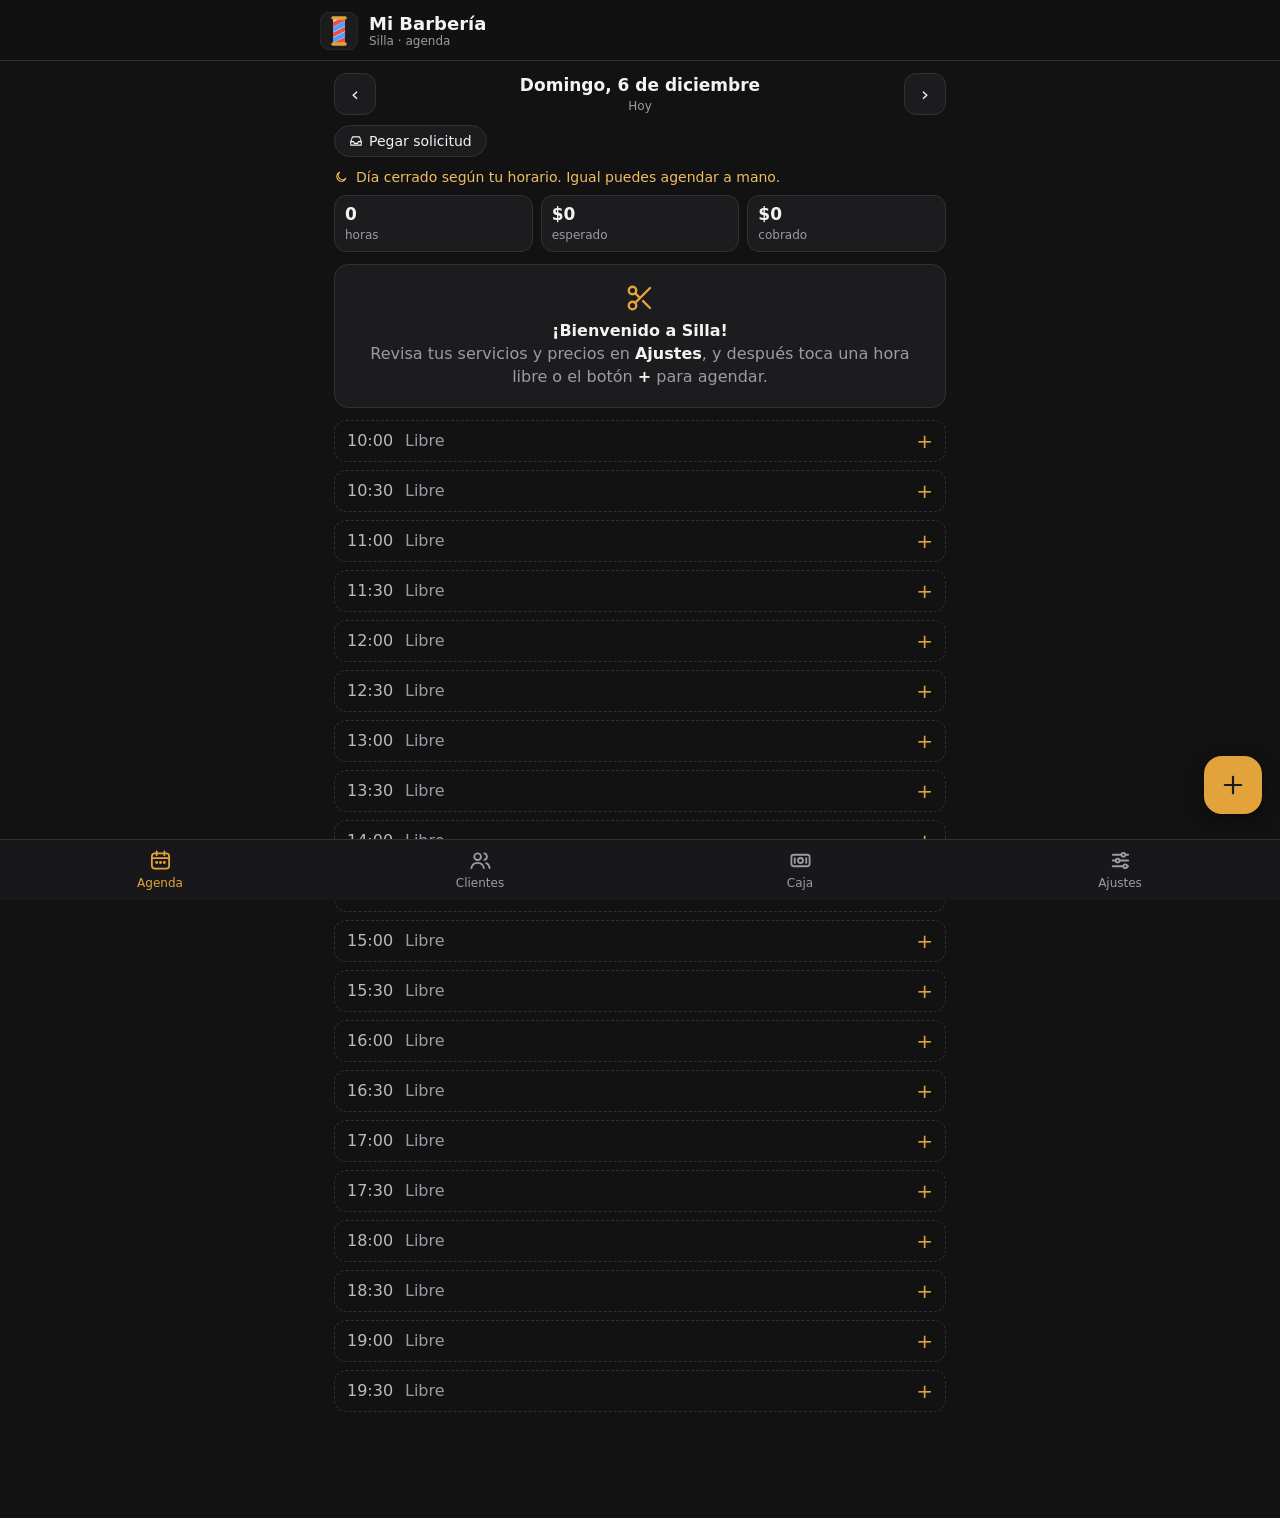
==== index.html @ 9fae8ce8 "Add files via upload" ====
<!DOCTYPE html>
<html lang="es">
<head>
<meta charset="utf-8">
<meta name="viewport" content="width=device-width, initial-scale=1, viewport-fit=cover">
<meta name="theme-color" content="#121212">
<link rel="manifest" href="manifest.webmanifest">
<link rel="icon" href="icon-192.png">
<link rel="apple-touch-icon" href="apple-touch-icon.png">
<meta name="apple-mobile-web-app-capable" content="yes">
<meta name="mobile-web-app-capable" content="yes">
<meta name="apple-mobile-web-app-title" content="Silla">
<title>Silla</title>
<style>
:root{--bg:#121212;--card:#1c1c1f;--card2:#25252a;--line:#303036;--txt:#f3f3f3;--mut:#9b9ba4;--acc:#e3a33b;--acc2:#f0bd62;--ok:#3fb871;--bad:#e5534b;--blue:#4a9eff;--wa:#25d366}
*{box-sizing:border-box;margin:0;padding:0}
html,body{background:var(--bg);color:var(--txt);font-family:-apple-system,BlinkMacSystemFont,"Segoe UI",Roboto,system-ui,sans-serif;font-size:16px;-webkit-tap-highlight-color:transparent}
body{padding-bottom:calc(78px + env(safe-area-inset-bottom))}
button,input,select,textarea{font:inherit;color:inherit}
header{position:sticky;top:0;z-index:5;background:rgba(18,18,18,.96);backdrop-filter:blur(8px);padding:calc(12px + env(safe-area-inset-top)) 16px 10px;border-bottom:1px solid var(--line)}
.brand{display:flex;align-items:center;gap:11px;max-width:640px;margin:0 auto}
.logo{flex:none;display:flex}
[data-ic]{display:inline-flex}
svg.i{width:1em;height:1em;flex:none}
.brand h1{font-size:18px;font-weight:700;line-height:1.15}
.brand small{display:block;color:var(--mut);font-size:12px;font-weight:400}
main{padding:12px 14px 20px;max-width:640px;margin:0 auto}
nav.tabs{position:fixed;bottom:0;left:0;right:0;display:flex;background:#18181b;border-top:1px solid var(--line);padding-bottom:env(safe-area-inset-bottom);z-index:6}
nav.tabs button{flex:1;background:none;border:0;color:var(--mut);padding:9px 0 10px;font-size:12px;display:flex;flex-direction:column;align-items:center;gap:2px;cursor:pointer}
nav.tabs button .t{font-size:23px;line-height:1;margin-bottom:2px}
nav.tabs button.on{color:var(--acc)}
.daynav{display:flex;align-items:center;gap:8px;margin-bottom:10px}
.daynav .arrow{width:42px;height:42px;border-radius:12px;border:1px solid var(--line);background:var(--card);font-size:20px;cursor:pointer}
.daynav .mid{flex:1;text-align:center;position:relative}
.daynav .mid strong{display:block;font-size:17px}
.daynav .mid strong::first-letter{text-transform:uppercase}
.daynav .mid span{font-size:12px;color:var(--mut)}
.daynav .pick{position:absolute;inset:0;opacity:0;width:100%;cursor:pointer}
.chips{display:flex;gap:8px;overflow-x:auto;padding-bottom:6px;margin-bottom:6px;scrollbar-width:none}
.chip{flex:none;padding:7px 14px;border-radius:99px;border:1px solid var(--line);background:var(--card);font-size:14px;cursor:pointer;white-space:nowrap}
.chip.on{background:var(--acc);border-color:var(--acc);color:#1a1a1a;font-weight:600}
.resumen{display:flex;gap:8px;margin-bottom:12px}
.resumen div{flex:1;background:var(--card);border:1px solid var(--line);border-radius:12px;padding:8px 10px}
.resumen b{display:block;font-size:17px}
.resumen span{font-size:12px;color:var(--mut)}
.libre{display:flex;align-items:center;gap:12px;width:100%;text-align:left;background:none;border:1px dashed var(--line);border-radius:12px;padding:10px 12px;margin-bottom:8px;color:var(--mut);cursor:pointer}
.libre .h{font-variant-numeric:tabular-nums;width:46px;color:var(--txt);opacity:.75}
.libre .plus{margin-left:auto;color:var(--acc);font-size:20px;line-height:1}
.cita{background:var(--card);border:1px solid var(--line);border-left:4px solid var(--acc);border-radius:12px;padding:11px 12px;margin-bottom:8px}
.cita.c{border-left-color:var(--blue)}.cita.a{border-left-color:var(--ok);opacity:.8}.cita.n{border-left-color:var(--bad);opacity:.6}
.cita .top{display:flex;gap:12px;align-items:flex-start;cursor:pointer}
.cita .h{font-weight:700;font-variant-numeric:tabular-nums;width:46px;flex:none}
.cita .info{flex:1;min-width:0}
.cita .info b{display:block;font-size:16px}
.cita .info small{color:var(--mut);font-size:13px}
.cita .nota{font-size:13px;color:var(--acc2);margin-top:3px}
.pill{font-size:11px;padding:3px 8px;border-radius:99px;background:var(--card2);white-space:nowrap;flex:none}
.pill.p{color:var(--acc2)}.pill.c{color:var(--blue)}.pill.a{color:var(--ok)}.pill.n{color:var(--bad)}
.acts{display:flex;gap:6px;margin-top:10px;flex-wrap:wrap}
.acts a,.acts button{display:inline-flex;align-items:center;justify-content:center;gap:5px;flex:1;min-width:70px;text-align:center;text-decoration:none;font-size:13px;padding:8px 6px;border-radius:9px;border:1px solid var(--line);background:var(--card2);cursor:pointer;color:var(--txt)}
.acts .wa{background:rgba(37,211,102,.14);border-color:rgba(37,211,102,.4);color:#7be3a4}
.vacio{background:var(--card);border:1px solid var(--line);border-radius:14px;padding:18px;text-align:center;color:var(--mut);line-height:1.45;margin-bottom:12px}
.vacio b{color:var(--txt)}
.fab{display:flex;align-items:center;justify-content:center;position:fixed;right:18px;bottom:calc(86px + env(safe-area-inset-bottom));width:58px;height:58px;border-radius:18px;border:0;background:var(--acc);color:#1a1a1a;font-size:30px;box-shadow:0 6px 20px rgba(0,0,0,.45);cursor:pointer;z-index:4}
h2{font-size:15px;color:var(--mut);font-weight:600;margin:18px 0 8px;text-transform:uppercase;letter-spacing:.04em}
h2:first-child{margin-top:4px}
.card{background:var(--card);border:1px solid var(--line);border-radius:14px;padding:12px;margin-bottom:10px}
label{display:block;font-size:13px;color:var(--mut);margin-bottom:10px}
input,select,textarea{display:block;width:100%;margin-top:4px;background:var(--card2);border:1px solid var(--line);border-radius:10px;padding:10px 11px;font-size:16px;color:var(--txt)}
input:focus,select:focus,textarea:focus{outline:2px solid var(--acc);outline-offset:-1px}
textarea{min-height:92px;resize:vertical}
.grid2{display:grid;grid-template-columns:1fr 1fr;gap:10px}
.row{display:flex;gap:8px;margin-top:6px}
.btn{flex:1;padding:12px;border-radius:11px;border:1px solid var(--line);background:var(--card2);cursor:pointer;font-weight:600;font-size:15px}
.btn.pri{background:var(--acc);border-color:var(--acc);color:#1a1a1a}
.btn.danger{color:var(--bad)}
.btn.sm{flex:none;padding:8px 12px;font-size:14px}
.srow{display:grid;grid-template-columns:1fr 92px 78px 38px;gap:6px;align-items:center;margin-bottom:8px}
.srow input,.srow select{margin:0;padding:9px 8px;font-size:15px}
.brow{display:grid;grid-template-columns:1fr 38px;gap:6px;margin-bottom:8px}
.brow input{margin:0}
.x{width:38px;height:40px;border-radius:10px;border:1px solid var(--line);background:var(--card2);color:var(--bad);cursor:pointer;font-size:18px}
.hint{font-size:12px;color:var(--mut);line-height:1.4;margin-top:-4px;margin-bottom:10px}
.cli{display:flex;gap:10px;align-items:center}
.cli .info{flex:1;min-width:0}
.cli .info b{display:block}
.cli .info small{color:var(--mut);font-size:13px}
.sellos{display:flex;gap:4px;margin-top:7px;flex-wrap:wrap;align-items:center}
.sellos i{width:13px;height:13px;border-radius:50%;border:1.5px solid var(--acc);display:inline-block}
.sellos i.f{background:var(--acc)}
.premio{font-size:12px;color:var(--acc2);margin-left:6px;display:inline-flex;align-items:center;gap:4px}
.btn{display:inline-flex;align-items:center;justify-content:center;gap:7px}
.linkta{font-size:12px;min-height:64px;color:var(--mut);margin-bottom:10px;resize:none}
.share{display:grid;grid-template-columns:repeat(3,1fr);gap:8px;margin-bottom:12px}
.sbtn{display:flex;flex-direction:column;align-items:center;gap:5px;padding:11px 4px;border-radius:12px;border:1px solid var(--line);background:var(--card2);color:var(--txt);text-decoration:none;font-size:12px;cursor:pointer}
.sbtn svg{font-size:22px}
.sbtn.wa{color:#7be3a4}.sbtn.tg{color:#6cc4ff}.sbtn.fb{color:#7ea7ff}.sbtn.ig{color:#f08ab8}
.qrwrap{text-align:center}
#qr{display:inline-block;background:#fff;padding:12px;border-radius:12px;min-height:40px}
#qr img,#qr canvas{display:block;width:230px;height:230px}
.linkbox{background:var(--card2);border:1px dashed var(--line);border-radius:10px;padding:10px;font-size:12px;color:var(--mut);word-break:break-all;max-height:64px;overflow:hidden;margin-bottom:10px}
.dias{display:flex;gap:6px;margin:4px 0 12px}
.dias button{flex:1;padding:9px 0;border-radius:9px;border:1px solid var(--line);background:var(--card2);cursor:pointer;font-size:13px}
.dias button.on{background:var(--acc);border-color:var(--acc);color:#1a1a1a;font-weight:700}
.sol{background:var(--card2);border-radius:12px;padding:12px;margin-bottom:12px}
.sol div{display:flex;justify-content:space-between;padding:5px 0;font-size:15px}
.sol span{color:var(--mut)}
.cerrado{display:flex;align-items:center;gap:8px;color:var(--acc2);font-size:14px;margin-bottom:10px}
.vacio .ico{font-size:30px;color:var(--acc);display:flex;justify-content:center;margin-bottom:6px}
.big{font-size:32px;font-weight:700;color:var(--acc2)}
.kpis{display:grid;grid-template-columns:1fr 1fr 1fr;gap:8px;margin:10px 0}
.kpis div{background:var(--card2);border-radius:10px;padding:8px}
.kpis b{display:block;font-size:17px}
.kpis span{font-size:11px;color:var(--mut)}
.linea{display:flex;justify-content:space-between;padding:8px 0;border-top:1px solid var(--line);font-size:15px}
.linea:first-of-type{border-top:0}
.linea span{color:var(--mut)}
#modal{position:fixed;inset:0;background:rgba(0,0,0,.6);display:none;align-items:flex-end;justify-content:center;z-index:20}
#modal.on{display:flex}
#modal .sheet{background:#1a1a1d;border:1px solid var(--line);border-radius:18px 18px 0 0;width:100%;max-width:640px;max-height:92vh;overflow:auto;padding:18px 16px calc(18px + env(safe-area-inset-bottom))}
#modal h3{font-size:18px;margin-bottom:14px}
#modal p{color:var(--mut);margin-bottom:12px;line-height:1.4}
.warn{color:var(--acc2)!important;font-size:14px;min-height:0}
#toast{position:fixed;left:50%;bottom:calc(150px + env(safe-area-inset-bottom));transform:translateX(-50%) translateY(20px);background:#2c2c31;border:1px solid var(--line);padding:10px 16px;border-radius:12px;font-size:14px;opacity:0;pointer-events:none;transition:.25s;z-index:30;white-space:nowrap}
#toast.on{opacity:1;transform:translateX(-50%) translateY(0)}
.sync{font-size:12px;color:var(--mut);text-align:center;margin-top:16px}
</style>
</head>
<body>
<header><div class="brand"><div class="logo" data-ic="pole"></div><div><h1 id="hNombre">Mi Barbería</h1><small id="hSync">Silla · agenda</small></div></div></header>
<main id="main"></main>
<button class="fab" id="fab" data-act="nueva" aria-label="Nueva hora"><span data-ic="plus" style="font-size:28px"></span></button>
<nav class="tabs">
  <button data-act="tab" data-v="agenda"><span class="t" data-ic="cal"></span>Agenda</button>
  <button data-act="tab" data-v="clientes"><span class="t" data-ic="users"></span>Clientes</button>
  <button data-act="tab" data-v="caja"><span class="t" data-ic="cash"></span>Caja</button>
  <button data-act="tab" data-v="ajustes"><span class="t" data-ic="sliders"></span>Ajustes</button>
</nav>
<div id="modal"><div class="sheet"></div></div>
<div id="toast"></div>
<script>
(function(){
"use strict";
const KEY='silla_v1';
const $=s=>document.querySelector(s);
const uid=()=>Date.now().toString(36)+Math.random().toString(36).slice(2,7);
const pad=n=>String(n).padStart(2,'0');
const ymd=d=>d.getFullYear()+'-'+pad(d.getMonth()+1)+'-'+pad(d.getDate());
const hoy=()=>ymd(new Date());
const parse=s=>{const[y,m,d]=s.split('-').map(Number);return new Date(y,m-1,d)};
const addDays=(s,n)=>{const d=parse(s);d.setDate(d.getDate()+n);return ymd(d)};
const toMin=h=>{const[a,b]=(h||'0:0').split(':').map(Number);return a*60+(b||0)};
const toHH=m=>pad(Math.floor(m/60))+':'+pad(m%60);
const clp=n=>'$'+Math.round(n||0).toLocaleString('es-CL');
const esc=s=>String(s==null?'':s).replace(/[&<>"']/g,c=>({'&':'&amp;','<':'&lt;','>':'&gt;','"':'&quot;',"'":'&#39;'}[c]));
const fechaLarga=s=>parse(s).toLocaleDateString('es-CL',{weekday:'long',day:'numeric',month:'long'});
const fechaCorta=s=>parse(s).toLocaleDateString('es-CL',{day:'numeric',month:'short'});
const mes=f=>'mes-'+f.slice(0,7);

const BASE=location.href.split('#')[0].split('?')[0];
const SILLA_URL=BASE.replace(/index\.html$/,'');
const RESERVA_URL=new URL('reserva.html',BASE).href;
const hex=s=>Array.from(new TextEncoder().encode(s)).map(b=>b.toString(16).padStart(2,'0')).join('');
const unhex=h=>new TextDecoder().decode(new Uint8Array((h.match(/../g)||[]).map(x=>parseInt(x,16))));
const P={
  cal:'<rect x="3" y="4.5" width="18" height="16" rx="3"/><path d="M3 9.5h18M8 2.5v4M16 2.5v4"/><circle cx="8" cy="14" r=".6" fill="currentColor"/><circle cx="12" cy="14" r=".6" fill="currentColor"/><circle cx="16" cy="14" r=".6" fill="currentColor"/>',
  users:'<circle cx="9" cy="8" r="3.5"/><path d="M2.5 20c.6-3.6 3.2-5.5 6.5-5.5s5.9 1.9 6.5 5.5"/><path d="M16 4.6a3.5 3.5 0 0 1 0 6.8M18 14.8c1.9.7 3.1 2.4 3.5 5.2"/>',
  cash:'<rect x="2.5" y="6" width="19" height="12" rx="2.5"/><circle cx="12" cy="12" r="2.6"/><path d="M6 9.5v5M18 9.5v5"/>',
  sliders:'<path d="M4 6h9M17 6h3M4 12h3M11 12h9M4 18h11M19 18h1"/><circle cx="15" cy="6" r="2"/><circle cx="9" cy="12" r="2"/><circle cx="17" cy="18" r="2"/>',
  plus:'<path d="M12 5v14M5 12h14"/>',
  wa:'<path d="M20 11.5a8 8 0 0 1-11.8 7L4 20l1.5-4A8 8 0 1 1 20 11.5z"/><path d="M9 9.5c.3 1.8 1.7 3.6 3.6 4.6l1.1-1 1.8.8"/>',
  check:'<path d="M5 12.5l4.5 4.5L19 7.5"/>',
  x:'<path d="M6 6l12 12M18 6L6 18"/>',
  thumb:'<path d="M7 11v9H4v-9zM7 11l4-7c1.5 0 2.5 1 2.2 2.6L12.6 10H19a2 2 0 0 1 2 2.3l-1.2 6A2 2 0 0 1 17.8 20H7"/>',
  undo:'<path d="M9 14L4 9l5-5"/><path d="M4 9h10.5a5.5 5.5 0 0 1 0 11H11"/>',
  gift:'<rect x="3" y="8" width="18" height="4" rx="1"/><path d="M5 12v8h14v-8M12 8v12"/><path d="M12 8C10.5 5 7 4.5 7 6.5S10 8 12 8zM12 8c1.5-3 5-3.5 5-1.5S14 8 12 8z"/>',
  scissors:'<circle cx="6" cy="6" r="3"/><circle cx="6" cy="18" r="3"/><path d="M20 4L8.1 15.9M14.5 14.5L20 20M8.1 8.1L12 12"/>',
  link:'<path d="M10 14a4.5 4.5 0 0 0 6.4 0l3-3a4.5 4.5 0 0 0-6.4-6.4l-1 1"/><path d="M14 10a4.5 4.5 0 0 0-6.4 0l-3 3a4.5 4.5 0 0 0 6.4 6.4l1-1"/>',
  copy:'<rect x="8" y="8" width="12" height="12" rx="2"/><path d="M16 8V6a2 2 0 0 0-2-2H6a2 2 0 0 0-2 2v8a2 2 0 0 0 2 2h2"/>',
  paste:'<rect x="5" y="4" width="14" height="17" rx="2"/><path d="M9 4V2.8h6V4M9 11h6M9 15h4"/>',
  send:'<path d="M21 3L10 14M21 3l-7 18-4-7-7-4z"/>',
  moon:'<path d="M20 14.5A8 8 0 1 1 9.5 4a6.5 6.5 0 0 0 10.5 10.5z"/>',
  star:'<path d="M12 3l2.7 5.6 6.1.9-4.4 4.3 1 6.1L12 17l-5.4 2.9 1-6.1-4.4-4.3 6.1-.9z"/>',
  tg:'<path d="M21 4L3 11l6 2.2M21 4l-3 16-9-6.8M21 4L9 13.2V19l3-3.3"/>',
  fb:'<rect x="3" y="3" width="18" height="18" rx="5"/><path d="M15.5 8H14a2 2 0 0 0-2 2v11M9.5 13h5"/>',
  ig:'<rect x="3" y="3" width="18" height="18" rx="5"/><circle cx="12" cy="12" r="4"/><circle cx="17.3" cy="6.7" r=".8" fill="currentColor"/>',
  qr:'<rect x="3" y="3" width="7" height="7" rx="1"/><rect x="14" y="3" width="7" height="7" rx="1"/><rect x="3" y="14" width="7" height="7" rx="1"/><path d="M14 14h3v3M21 14v7h-4M14 18v3"/>',
  inbox:'<path d="M3 13l3-8h12l3 8v6H3z"/><path d="M3 13h5l1 3h6l1-3h5"/>'
};
function ic(n,cls){if(n==='pole')return POLE;return'<svg class="i '+(cls||'')+'" viewBox="0 0 24 24" fill="none" stroke="currentColor" stroke-width="1.9" stroke-linecap="round" stroke-linejoin="round" aria-hidden="true">'+(P[n]||'')+'</svg>'}
const POLE='<svg width="38" height="38" viewBox="0 0 44 44" aria-hidden="true"><defs><clipPath id="pc"><rect x="15" y="8" width="14" height="28" rx="3"/></clipPath></defs><rect width="44" height="44" rx="12" fill="#1c1c1f" stroke="#303036"/><g clip-path="url(#pc)"><rect x="15" y="8" width="14" height="28" fill="#f3f3f3"/><g stroke-width="5"><path d="M8 18 36 4M8 30 36 16M8 42 36 28" stroke="#e5534b"/><path d="M8 24 36 10M8 36 36 22" stroke="#4a9eff"/></g></g><rect x="13" y="5" width="18" height="4" rx="2" fill="#e3a33b"/><rect x="13" y="35" width="18" height="4" rx="2" fill="#e3a33b"/></svg>';
const DIAS=['Do','Lu','Ma','Mi','Ju','Vi','Sá'];

const ESTADOS={pendiente:{t:'Pendiente',c:'p'},confirmada:{t:'Confirmada',c:'c'},atendido:{t:'Atendido',c:'a'},novino:{t:'No vino',c:'n'}};

function defaults(){return{
  config:{nombre:'Mi Barbería',inicio:'10:00',fin:'20:00',intervalo:30,whatsapp:'',dias:[1,2,3,4,5,6],
    mensaje:'Hola {cliente}, te recordamos tu hora en {barberia} el {fecha} a las {hora} ({servicio}). Responde SÍ para confirmar o avísanos si no puedes venir.'},
  servicios:[{id:'s1',nombre:'Corte',precio:8000,duracion:30},{id:'s2',nombre:'Corte + barba',precio:12000,duracion:60},{id:'s3',nombre:'Barba',precio:5000,duracion:30},{id:'s4',nombre:'Corte niño',precio:6000,duracion:30}],
  barberos:[{id:'b1',nombre:'Barbero 1'}],
  citas:[]}}
function normalize(o){o=o||{};const d=defaults();
  if(Array.isArray(o.barberos)&&o.barberos.length>1&&Array.isArray(o.citas)){const id=o.barberos[0].id;o.citas.forEach(c=>{c.barberoId=id});o.barberos=[o.barberos[0]]}
  return{
  config:Object.assign({},d.config,o.config||{}),
  servicios:Array.isArray(o.servicios)&&o.servicios.length?o.servicios:d.servicios,
  barberos:Array.isArray(o.barberos)&&o.barberos.length?o.barberos:d.barberos,
  citas:Array.isArray(o.citas)?o.citas:[]}}
function loadLocal(){try{const r=localStorage.getItem(KEY);if(r)return normalize(JSON.parse(r))}catch(e){}return defaults()}
function saveLocal(){try{localStorage.setItem(KEY,JSON.stringify(S))}catch(e){}}

let S=loadLocal();
let ui={tab:'agenda',fecha:hoy(),barbero:'todos',rango:'hoy',buscar:''};

/* ---------- guardado: este equipo + nube (si está disponible) ---------- */
let remote=null,dirty=new Set(),timer=null,saving=false;
function setSync(t){$('#hSync').textContent='Silla · '+t}
function touch(...keys){keys.forEach(k=>dirty.add(k));saveLocal();if(remote){clearTimeout(timer);timer=setTimeout(flush,700)}}
function docBody(k){
  if(k==='config')return{config:S.config,servicios:S.servicios,barberos:S.barberos,v:1};
  const m=k.slice(4);return{citas:S.citas.filter(c=>c.fecha.slice(0,7)===m)};
}
async function flush(){
  if(!remote||saving)return;saving=true;setSync('guardando…');
  let k=null;
  try{
    while(dirty.size){k=[...dirty][0];dirty.delete(k);await remote.col.doc(k).set(docBody(k));k=null}
    setSync('guardado en la nube');
  }catch(e){
    if(k)dirty.add(k);
    const code=e&&e.code;
    if(code==='invalid_argument'||code==='revoked'||code==='not_granted'){remote=null;dirty.clear();setSync('guardado en este equipo')}
    else if(code==='quota_exceeded')setSync('sin espacio en la nube');
    else{setSync('sin conexión · guardado en este equipo');clearTimeout(timer);timer=setTimeout(flush,15000)}
  }
  saving=false;
  if(remote&&dirty.size&&!timer)timer=setTimeout(flush,700);
}
function applyRemote(docs){
  if(dirty.size||saving)return;
  let conf=null,citas=[];
  docs.forEach(d=>{const b=d.data();if(!b)return;if(d.id==='config')conf=b;else if(d.id.indexOf('mes-')===0&&Array.isArray(b.citas))citas=citas.concat(b.citas)});
  if(!conf&&!citas.length)return;
  S=normalize(JSON.parse(JSON.stringify(Object.assign({},conf||{},{citas}))));
  saveLocal();render();
}
async function initRemote(){
  try{
    if(!window.claude||typeof window.claude.use!=='function')return;
    const [db,user]=await Promise.all([window.claude.use('db'),window.claude.use('user')]);
    if(!db||!user)return;
    const id=await user.id();if(!id)return;
    const col=db.collection('data/users/'+id);
    const snap=await col.get();
    remote={col};
    if(snap.empty){touch('config',...new Set(S.citas.map(c=>mes(c.fecha))))}
    else{applyRemote(snap.docs);setSync('guardado en la nube')}
    col.onSnapshot(s=>{if(!s.metadata.hasPendingWrites)applyRemote(s.docs)},()=>{});
  }catch(e){remote=null}
}

/* ---------- utilidades de negocio ---------- */
const serv=id=>S.servicios.find(s=>s.id===id);
const barb=id=>S.barberos.find(b=>b.id===id);
function slots(){const out=[],a=toMin(S.config.inicio),b=toMin(S.config.fin),st=+S.config.intervalo||30;for(let t=a;t<b;t+=st)out.push(t);return out}
function ocupados(f,bid,excepto){
  const set=new Set(),sl=slots();
  S.citas.forEach(c=>{
    if(c.fecha!==f||c.barberoId!==bid||c.id===excepto||c.estado==='novino')return;
    const a=toMin(c.hora),d=c.duracion||(serv(c.servicioId)||{}).duracion||30;
    sl.forEach(t=>{if(t>=a&&t<a+d)set.add(t)});
  });return set;
}
function normTel(t){let d=String(t||'').replace(/\D/g,'');if(!d)return'';if(d.indexOf('56')===0&&d.length>=11)return d;if(d.length===9)return'56'+d;if(d.length===8)return'569'+d;return d}
function mensaje(c){
  const s=c.servicio||(serv(c.servicioId)||{}).nombre||'';
  return(S.config.mensaje||'').replace(/\{cliente\}/g,(c.cliente||'').split(' ')[0]).replace(/\{barberia\}/g,S.config.nombre)
    .replace(/\{fecha\}/g,fechaLarga(c.fecha)).replace(/\{hora\}/g,c.hora).replace(/\{servicio\}/g,s).replace(/\{barbero\}/g,(barb(c.barberoId)||{}).nombre||'');
}
function waLink(tel,texto){const n=normTel(tel);if(!n)return'';return'https://wa.me/'+n+(texto?'?text='+encodeURIComponent(texto):'')}
function clientes(){
  const map={};
  [...S.citas].sort((a,b)=>(a.fecha+a.hora).localeCompare(b.fecha+b.hora)).forEach(c=>{
    const k=normTel(c.telefono)||('n:'+(c.cliente||'').trim().toLowerCase());if(!c.cliente)return;
    const o=map[k]||(map[k]={nombre:'',telefono:'',atendidos:0,novino:0,gasto:0,ultima:''});
    o.nombre=c.cliente;if(c.telefono)o.telefono=c.telefono;
    if(c.estado==='atendido'){o.atendidos++;o.gasto+=+c.precio||0;o.ultima=c.fecha}
    if(c.estado==='novino')o.novino++;
  });
  return Object.values(map).sort((a,b)=>(b.ultima||'').localeCompare(a.ultima||'')||a.nombre.localeCompare(b.nombre));
}

/* ---------- vistas ---------- */
function render(){
  $('#hNombre').textContent=S.config.nombre||'Mi Barbería';
  document.querySelectorAll('nav.tabs button').forEach(b=>b.classList.toggle('on',b.dataset.v===ui.tab));
  $('#fab').style.display=(ui.tab==='agenda'||ui.tab==='clientes')?'':'none';
  const m=$('#main');
  if(ui.tab==='agenda')m.innerHTML=vAgenda();
  else if(ui.tab==='clientes'){m.innerHTML=vClientes();pintarClientes()}
  else if(ui.tab==='caja')m.innerHTML=vCaja();
  else{m.innerHTML=vAjustes();pintarQR()}
}

function citaCard(c){
  const e=ESTADOS[c.estado]||ESTADOS.pendiente,s=c.servicio||(serv(c.servicioId)||{}).nombre||'',b=S.barberos.length>1?((barb(c.barberoId)||{}).nombre||''):'';
  const wa=waLink(c.telefono,mensaje(c));
  let acts='';
  if(c.estado==='pendiente'||c.estado==='confirmada'){
    acts+=wa?`<a class="wa" href="${esc(wa)}" target="_blank" rel="noopener">${ic('wa')}Recordar</a>`:'';
    if(c.estado==='pendiente')acts+=`<button data-act="estado" data-id="${c.id}" data-v="confirmada">${ic('thumb')}Confirmó</button>`;
    acts+=`<button data-act="estado" data-id="${c.id}" data-v="atendido">${ic('check')}Atendido</button><button data-act="estado" data-id="${c.id}" data-v="novino">${ic('x')}No vino</button>`;
  }else acts=`<button data-act="estado" data-id="${c.id}" data-v="pendiente">${ic('undo')}Deshacer</button>`;
  return`<div class="cita ${e.c}"><div class="top" data-act="editar" data-id="${c.id}"><div class="h">${esc(c.hora)}</div>
    <div class="info"><b>${esc(c.cliente)}</b><small>${esc([s,b,clp(c.precio)].filter(Boolean).join(' · '))}</small>${c.nota?`<div class="nota">${esc(c.nota)}</div>`:''}</div>
    <span class="pill ${e.c}">${e.t}</span></div><div class="acts">${acts}</div></div>`;
}

function vAgenda(){
  const f=ui.fecha,bsel=ui.barbero==='todos'?null:ui.barbero,esHoy=f===hoy();
  if(bsel&&!barb(bsel))ui.barbero='todos';
  const dia=S.citas.filter(c=>c.fecha===f&&(!bsel||c.barberoId===bsel));
  const items=dia.map(c=>({t:toMin(c.hora),c}));
  const ahora=new Date(),minAhora=ahora.getHours()*60+ahora.getMinutes();
  if(f>=hoy()){
    const occ={};S.barberos.forEach(b=>occ[b.id]=ocupados(f,b.id));
    slots().forEach(t=>{
      if(esHoy&&t<minAhora-(+S.config.intervalo||30))return;
      const libre=bsel?!occ[bsel].has(t):S.barberos.some(b=>!occ[b.id].has(t));
      if(libre)items.push({t,libre:true});
    });
  }
  items.sort((a,b)=>a.t-b.t||(a.libre?1:0)-(b.libre?1:0));
  const activas=dia.filter(c=>c.estado!=='novino');
  const esperado=activas.reduce((s,c)=>s+(+c.precio||0),0);
  const hecho=dia.filter(c=>c.estado==='atendido').reduce((s,c)=>s+(+c.precio||0),0);
  let h=`<div class="daynav"><button class="arrow" data-act="dia" data-v="-1" aria-label="Día anterior">‹</button>
    <div class="mid"><strong>${esc(fechaLarga(f))}</strong><span>${esHoy?'Hoy':'Toca para elegir fecha · '+(f<hoy()?'pasado':'próximo')}</span><input type="date" class="pick" value="${f}" aria-label="Elegir fecha"></div>
    <button class="arrow" data-act="dia" data-v="1" aria-label="Día siguiente">›</button></div>`;
  h+=`<div class="chips">${esHoy?'':'<button class="chip" data-act="dia" data-v="0">Volver a hoy</button>'}<button class="chip" data-act="pegar" style="display:inline-flex;align-items:center;gap:6px">${ic('inbox')}Pegar solicitud</button></div>`;
  const dias=S.config.dias||[1,2,3,4,5,6];
  if(dias.indexOf(parse(f).getDay())<0)h+=`<div class="cerrado">${ic('moon')}Día cerrado según tu horario. Igual puedes agendar a mano.</div>`;
  if(S.barberos.length>1){
    h+=`<div class="chips"><button class="chip ${ui.barbero==='todos'?'on':''}" data-act="barbero" data-v="todos">Todos</button>`+
      S.barberos.map(b=>`<button class="chip ${ui.barbero===b.id?'on':''}" data-act="barbero" data-v="${b.id}">${esc(b.nombre)}</button>`).join('')+`</div>`;
  }
  h+=`<div class="resumen"><div><b>${activas.length}</b><span>horas</span></div><div><b>${clp(esperado)}</b><span>esperado</span></div><div><b>${clp(hecho)}</b><span>cobrado</span></div></div>`;
  if(!S.citas.length)h+=`<div class="vacio"><div class="ico">${ic('scissors')}</div><b>¡Bienvenido a Silla!</b><br>Revisa tus servicios y precios en <b>Ajustes</b>, y después toca una hora libre o el botón <b>+</b> para agendar.</div>`;
  if(!items.length)h+=`<div class="vacio">${f<hoy()?'No hubo horas este día.':'No quedan horas libres en el horario de atención.'}</div>`;
  h+=items.map(it=>it.libre?`<button class="libre" data-act="nueva" data-hora="${toHH(it.t)}"><span class="h">${toHH(it.t)}</span>Libre<span class="plus">+</span></button>`:citaCard(it.c)).join('');
  return h;
}

function vClientes(){
  return`<h2>Clientes</h2><input id="buscar" type="search" placeholder="Buscar por nombre o teléfono" value="${esc(ui.buscar)}" style="margin-bottom:12px"><div id="lista"></div>`;
}
function pintarClientes(){
  const q=ui.buscar.trim().toLowerCase();
  const l=clientes().filter(c=>!q||c.nombre.toLowerCase().includes(q)||String(c.telefono).includes(q));
  const el=$('#lista');if(!el)return;
  if(!l.length){el.innerHTML=`<div class="vacio">${q?'Sin resultados.':'Aquí aparecerán tus clientes a medida que agendes horas. Cada corte atendido suma un sello: con 10, el siguiente es gratis.'}</div>`;return}
  el.innerHTML=l.map(c=>{
    const n=c.atendidos%10,premio=c.atendidos>0&&n===0;
    let dots='';for(let i=0;i<10;i++)dots+=`<i class="${premio||i<n?'f':''}"></i>`;
    const wa=waLink(c.telefono,'Hola '+(c.nombre.split(' ')[0])+', ');
    return`<div class="card"><div class="cli"><div class="info"><b>${esc(c.nombre)}</b><small>${esc(c.telefono||'sin teléfono')} · ${c.atendidos} visita${c.atendidos===1?'':'s'}${c.ultima?' · última '+fechaCorta(c.ultima):''}${c.novino?' · '+c.novino+' no vino':''}</small></div></div>
      <div class="sellos">${dots}${premio?'<span class="premio">'+ic('gift')+'Próximo corte gratis</span>':''}</div>
      <div class="acts">${wa?`<a class="wa" href="${esc(wa)}" target="_blank" rel="noopener">${ic('wa')}WhatsApp</a>`:''}<button data-act="agendar-cli" data-n="${esc(c.nombre)}" data-t="${esc(c.telefono)}">${ic('cal')}Agendar</button></div></div>`;
  }).join('');
}

function rango(){
  const t=hoy();
  if(ui.rango==='hoy')return[t,t,'Hoy'];
  if(ui.rango==='semana'){const d=parse(t),w=(d.getDay()+6)%7,a=addDays(t,-w);return[a,addDays(a,6),'Esta semana']}
  const d=parse(t);return[ymd(new Date(d.getFullYear(),d.getMonth(),1)),ymd(new Date(d.getFullYear(),d.getMonth()+1,0)),'Este mes'];
}
function vCaja(){
  const[a,b,tit]=rango();
  const cs=S.citas.filter(c=>c.fecha>=a&&c.fecha<=b);
  const at=cs.filter(c=>c.estado==='atendido'),nv=cs.filter(c=>c.estado==='novino'),pe=cs.filter(c=>c.estado==='pendiente'||c.estado==='confirmada');
  const total=at.reduce((s,c)=>s+(+c.precio||0),0);
  const porB={},porS={};
  at.forEach(c=>{const bn=(barb(c.barberoId)||{}).nombre||'Sin barbero',sn=c.servicio||'Otro';porB[bn]=(porB[bn]||0)+(+c.precio||0);porS[sn]=porS[sn]||{n:0,m:0};porS[sn].n++;porS[sn].m+=+c.precio||0});
  const sel=v=>`<button class="chip ${ui.rango===v?'on':''}" data-act="rango" data-v="${v}">${{hoy:'Hoy',semana:'Semana',mes:'Mes'}[v]}</button>`;
  let h=`<h2>Caja</h2><div class="chips">${sel('hoy')}${sel('semana')}${sel('mes')}</div>
    <div class="card"><span style="color:var(--mut);font-size:13px">${tit} · cobrado</span><div class="big">${clp(total)}</div>
    <div class="kpis"><div><b>${at.length}</b><span>atendidos</span></div><div><b>${clp(at.length?total/at.length:0)}</b><span>promedio</span></div><div><b>${nv.length}</b><span>no vinieron</span></div></div>
    ${pe.length?`<span style="color:var(--mut);font-size:13px">Quedan ${pe.length} hora${pe.length===1?'':'s'} por atender (${clp(pe.reduce((s,c)=>s+(+c.precio||0),0))}).</span>`:''}</div>`;
  if(S.barberos.length>1&&Object.keys(porB).length)h+=`<h2>Por barbero</h2><div class="card">${Object.entries(porB).sort((x,y)=>y[1]-x[1]).map(([n,m])=>`<div class="linea">${esc(n)}<span>${clp(m)}</span></div>`).join('')}</div>`;
  if(Object.keys(porS).length)h+=`<h2>Por servicio</h2><div class="card">${Object.entries(porS).sort((x,y)=>y[1].m-x[1].m).map(([n,o])=>`<div class="linea">${esc(n)} ×${o.n}<span>${clp(o.m)}</span></div>`).join('')}</div>`;
  if(!at.length)h+=`<div class="vacio">Marca las horas como <b>Atendido</b> en la agenda y aquí verás lo que llevas cobrado.</div>`;
  return h;
}

function vAjustes(){
  const c=S.config,durs=[15,30,45,60,75,90,120];
  return`<h2>Tu barbería</h2><div class="card">
    <label>Nombre de la barbería<input data-cfg="nombre" value="${esc(c.nombre)}"></label>
    <label>Tu nombre (barbero)<input data-bid="${S.barberos[0].id}" value="${esc(S.barberos[0].nombre==='Barbero 1'?'':S.barberos[0].nombre)}" placeholder="Ej: Matías"></label>
    <div class="grid2"><label>Abre<input type="time" data-cfg="inicio" value="${esc(c.inicio)}"></label><label>Cierra<input type="time" data-cfg="fin" value="${esc(c.fin)}"></label></div>
    <label>Bloques de agenda<select data-cfg="intervalo">${[15,20,30,60].map(v=>`<option value="${v}" ${+c.intervalo===v?'selected':''}>Cada ${v} minutos</option>`).join('')}</select></label></div>
  <h2>Enlace de reservas</h2><div class="card">
    <p class="hint">Tus clientes eligen servicio, día y hora, y te llega la solicitud a WhatsApp. Tocas el enlace del mensaje y la aceptas aquí.</p>
    <label>Tu WhatsApp (donde llegan las reservas)<input data-cfg="whatsapp" type="tel" inputmode="tel" placeholder="9 1234 5678" value="${esc(c.whatsapp||'')}"></label>
    <label style="margin-bottom:0">Días de atención</label><div class="dias">${[1,2,3,4,5,6,0].map(d=>`<button data-act="dia-at" data-v="${d}" class="${(c.dias||[]).indexOf(d)>=0?'on':''}">${DIAS[d]}</button>`).join('')}</div>
    ${normTel(c.whatsapp)?compartirHTML():`<p class="hint">Escribe tu WhatsApp para generar el enlace.</p>`}</div>
  <h2>Servicios</h2><div class="card"><div class="srow" style="font-size:12px;color:var(--mut)"><span>Nombre</span><span>Precio</span><span>Minutos</span><span></span></div>
    ${S.servicios.map(s=>`<div class="srow"><input data-sid="${s.id}" data-k="nombre" value="${esc(s.nombre)}"><input data-sid="${s.id}" data-k="precio" type="number" inputmode="numeric" min="0" step="500" value="${+s.precio||0}"><select data-sid="${s.id}" data-k="duracion">${durs.map(d=>`<option ${+s.duracion===d?'selected':''}>${d}</option>`).join('')}</select><button class="x" data-act="del-serv" data-id="${s.id}" aria-label="Quitar">×</button></div>`).join('')}
    <button class="btn sm" data-act="add-serv">+ Agregar servicio</button></div>
  <h2>Mensaje de recordatorio</h2><div class="card">
    <textarea data-cfg="mensaje">${esc(c.mensaje)}</textarea>
    <p class="hint" style="margin-top:6px">Puedes usar: {cliente} {fecha} {hora} {servicio} {barbero} {barberia}. Se abre en WhatsApp con el mensaje listo; tú solo tocas enviar.</p></div>
  <h2>Respaldo</h2><div class="card">
    <p class="hint">Copia tu respaldo y guárdalo en tus notas o mándatelo por WhatsApp. Para recuperarlo, pégalo abajo.</p>
    <button class="btn" data-act="copiar" style="width:100%;margin-bottom:10px">Copiar respaldo</button>
    <textarea id="imp" placeholder="Pega aquí un respaldo para restaurarlo"></textarea>
    <div class="row"><button class="btn" data-act="importar">Restaurar respaldo</button></div>
    <div class="row" style="margin-top:14px"><button class="btn danger" data-act="borrar-todo">Borrar todas las horas</button></div></div>
  <p class="sync">Tus datos se guardan en este celular y Silla funciona sin internet. Copia un respaldo de vez en cuando.</p>`;
}

/* ---------- enlace de reservas y solicitudes ---------- */
function enlaceReserva(){
  const c=S.config;
  const cfg={n:c.nombre,w:normTel(c.whatsapp),i:c.inicio,f:c.fin,v:+c.intervalo||30,d:c.dias||[1,2,3,4,5,6],s:S.servicios.map(s=>[s.nombre,+s.precio||0,+s.duracion||30]),b:S.barberos.map(b=>b.nombre),u:SILLA_URL};
  return RESERVA_URL+'#c-'+hex(JSON.stringify(cfg));
}
function compartirHTML(){
  const L=enlaceReserva(),n=S.config.nombre,msg='Reserva tu hora en '+n+' aquí: ';
  const u=encodeURIComponent(L);
  return`<textarea class="linkta" readonly aria-label="Tu enlace de reservas">${esc(L)}</textarea>
  <div class="share">
    <button class="sbtn" data-act="copiar-enlace">${ic('copy')}Copiar</button>
    <a class="sbtn wa" href="https://wa.me/?text=${encodeURIComponent(msg+L)}" target="_blank" rel="noopener">${ic('wa')}WhatsApp</a>
    <a class="sbtn tg" href="https://t.me/share/url?url=${u}&text=${encodeURIComponent('Reserva tu hora en '+n)}" target="_blank" rel="noopener">${ic('tg')}Telegram</a>
    <a class="sbtn fb" href="https://www.facebook.com/sharer/sharer.php?u=${u}" target="_blank" rel="noopener">${ic('fb')}Facebook</a>
    <button class="sbtn ig" data-act="ig">${ic('ig')}Instagram</button>
    ${navigator.share?`<button class="sbtn" data-act="compartir">${ic('send')}Más apps</button>`:`<a class="sbtn" href="${esc(L)}" target="_blank" rel="noopener">${ic('link')}Probar</a>`}
  </div>
  <div class="qrwrap"><div id="qr"></div><p class="hint" style="margin-top:8px">Código QR para imprimir en el local o subir a tus historias: sácale pantallazo.</p></div>
  <p class="hint" style="margin-top:8px">Si cambias precios, horario o días, vuelve a compartir el enlace nuevo.</p>`;
}
let qrCargando=false;
function pintarQR(){
  const el=$('#qr');if(!el)return;
  const go=()=>{try{el.innerHTML='';new window.QRCode(el,{text:enlaceReserva(),width:460,height:460,colorDark:'#000000',colorLight:'#ffffff',correctLevel:window.QRCode.CorrectLevel.L})}catch(e){el.innerHTML='<p class="hint" style="color:#555;margin:0">No se pudo crear el QR</p>'}};
  if(window.QRCode)return go();
  if(qrCargando)return;qrCargando=true;
  const s=document.createElement('script');s.src='https://cdnjs.cloudflare.com/ajax/libs/qrcodejs/1.0.0/qrcode.min.js';
  s.onload=()=>{qrCargando=false;pintarQR()};s.onerror=()=>{qrCargando=false;const e=$('#qr');if(e)e.innerHTML='<p class="hint" style="color:#555;margin:0">Sin conexión para el QR</p>'};
  document.head.appendChild(s);
}
function copiarEnlace(despues){
  const t=enlaceReserva(),ta=document.querySelector('.linkta');
  const manual=()=>{if(ta){ta.focus();ta.select();try{ta.setSelectionRange(0,t.length)}catch(e){}}toast('Enlace seleccionado: toca Copiar');despues&&despues(false)};
  try{navigator.clipboard.writeText(t).then(()=>{toast('Enlace copiado');despues&&despues(true)},manual)}catch(e){manual()}
}
function leerSolicitud(txt){const m=String(txt||'').match(/#r-([0-9a-f]{10,})/i);if(!m)return null;try{const r=JSON.parse(unhex(m[1].toLowerCase()));return r&&r.c&&r.f&&r.h?r:null}catch(e){return null}}
let solPend=null;
function mostrarSolicitud(r){
  const ya=S.citas.find(c=>c.solicitud===r.i);
  if(ya){modal(`<h3>Esta solicitud ya está en tu agenda</h3><p>${esc(ya.cliente)} · ${esc(fechaLarga(ya.fecha))} a las ${esc(ya.hora)}.</p><div class="row"><button class="btn" data-act="cerrar">Cerrar</button><button class="btn pri" data-act="ver-dia" data-v="${ya.fecha}">Ver en la agenda</button></div>`);return}
  solPend=r;
  const b=S.barberos.find(x=>x.nombre===r.b)||S.barberos[0];
  const a=toMin(r.h),d=+r.m||30;
  const choque=S.citas.find(c=>c.fecha===r.f&&c.barberoId===b.id&&c.estado!=='novino'&&(()=>{const x=toMin(c.hora),y=x+(c.duracion||30);return a<y&&x<a+d})());
  modal(`<h3>Nueva solicitud de reserva</h3><div class="sol">
    <div><span>Cliente</span><b>${esc(r.c)}</b></div><div><span>Teléfono</span>${esc(r.t)}</div>
    <div><span>Servicio</span>${esc(r.s)} · ${clp(r.p)}</div><div><span>Día</span>${esc(fechaLarga(r.f))}</div><div><span>Hora</span><b>${esc(r.h)}</b></div>
    ${S.barberos.length>1?`<div><span>Barbero</span>${esc(b.nombre)}</div>`:''}</div>
    ${choque?`<p class="warn">Ojo: a esa hora ya tienes a ${esc(choque.cliente)}. Puedes aceptar igual o responder con otra hora.</p>`:''}
    <div class="row"><button class="btn" data-act="sol-otra">${ic('wa')}Ofrecer otra</button><button class="btn pri" data-act="sol-ok">${ic('check')}Aceptar</button></div>`);
}
function revisarHash(){
  const h=location.hash||'';
  if(h.indexOf('#r-')!==0)return;
  const r=leerSolicitud(h);
  try{location.hash=''}catch(e){}
  if(r)mostrarSolicitud(r);else toast('La solicitud no se pudo leer');
}

/* ---------- formulario de hora ---------- */
function formCita(c){
  const nuevo=!c.id;
  const sOpts=S.servicios.map(s=>`<option value="${s.id}" ${s.id===c.servicioId?'selected':''}>${esc(s.nombre)} · ${clp(s.precio)}</option>`).join('');
  const bOpts=S.barberos.map(b=>`<option value="${b.id}" ${b.id===c.barberoId?'selected':''}>${esc(b.nombre)}</option>`).join('');
  modal(`<h3>${nuevo?'Nueva hora':'Editar hora'}</h3><form id="fcita" data-id="${c.id||''}">
    <label>Cliente<input name="cliente" list="lcli" required autocomplete="off" value="${esc(c.cliente||'')}" placeholder="Nombre"></label>
    <datalist id="lcli">${clientes().map(k=>`<option value="${esc(k.nombre)}">`).join('')}</datalist>
    <label>Teléfono (WhatsApp)<input name="telefono" type="tel" inputmode="tel" placeholder="9 1234 5678" value="${esc(c.telefono||'')}"></label>
    <label>Servicio<select name="servicioId">${sOpts}</select></label>
    ${S.barberos.length>1?`<label>Barbero<select name="barberoId">${bOpts}</select></label>`:`<input type="hidden" name="barberoId" value="${S.barberos[0].id}">`}
    <div class="grid2"><label>Fecha<input type="date" name="fecha" required value="${esc(c.fecha)}"></label><label>Hora<input type="time" name="hora" required step="300" value="${esc(c.hora)}"></label></div>
    <label>Nota<input name="nota" value="${esc(c.nota||'')}" placeholder="Ej: degradado bajo, trae a su hijo"></label>
    <p class="warn" id="aviso"></p>
    <div class="row">${nuevo?'':`<button type="button" class="btn danger" data-act="borrar-cita" data-id="${c.id}">Borrar</button>`}<button type="button" class="btn" data-act="cerrar">Cancelar</button><button class="btn pri" type="submit">Guardar</button></div></form>`);
}
function guardarCita(form){
  const fd=new FormData(form),v=k=>String(fd.get(k)||'').trim();
  const id=form.dataset.id,old=id?S.citas.find(c=>c.id===id):null;
  const s=serv(v('servicioId'))||S.servicios[0];
  const datos={cliente:v('cliente'),telefono:v('telefono'),servicioId:s.id,barberoId:v('barberoId')||S.barberos[0].id,fecha:v('fecha'),hora:v('hora'),nota:v('nota')};
  if(!datos.cliente||!datos.fecha||!datos.hora)return;
  const a=toMin(datos.hora),d=s.duracion||30;
  const choque=S.citas.find(c=>c.id!==id&&c.fecha===datos.fecha&&c.barberoId===datos.barberoId&&c.estado!=='novino'&&(()=>{const x=toMin(c.hora),y=x+(c.duracion||30);return a<y&&x<a+d})());
  if(choque&&form.dataset.forzar!=='1'){$('#aviso').textContent=`Choca con ${choque.cliente} a las ${choque.hora}. Toca Guardar otra vez para agendar igual.`;form.dataset.forzar='1';return}
  const keys=[mes(datos.fecha)];
  if(old){
    keys.push(mes(old.fecha));
    if(old.servicioId!==s.id||!old.servicio){datos.servicio=s.nombre;datos.precio=+s.precio||0;datos.duracion=d}
    Object.assign(old,datos);
  }else S.citas.push(Object.assign({id:uid(),estado:'pendiente',servicio:s.nombre,precio:+s.precio||0,duracion:d,creada:Date.now()},datos));
  touch(...new Set(keys));cerrar();ui.fecha=datos.fecha;ui.tab='agenda';render();toast(old?'Hora actualizada':'Hora agendada');
}

/* ---------- modal, confirmación, aviso ---------- */
function modal(html){$('#modal .sheet').innerHTML=html;$('#modal').classList.add('on')}
function cerrar(){$('#modal').classList.remove('on');$('#modal .sheet').innerHTML=''}
let confirmFn=null;
function confirmar(titulo,texto,ok,fn){confirmFn=fn;modal(`<h3>${esc(titulo)}</h3><p>${esc(texto)}</p><div class="row"><button class="btn" data-act="cerrar">Cancelar</button><button class="btn pri" data-act="ok-confirm">${esc(ok)}</button></div>`)}
let tt=null;function toast(t){const el=$('#toast');el.textContent=t;el.classList.add('on');clearTimeout(tt);tt=setTimeout(()=>el.classList.remove('on'),1800)}

/* ---------- acciones ---------- */
const A={
  tab:el=>{ui.tab=el.dataset.v;render();window.scrollTo(0,0)},
  dia:el=>{const n=+el.dataset.v;ui.fecha=n===0?hoy():addDays(ui.fecha,n);render()},
  barbero:el=>{ui.barbero=el.dataset.v;render()},
  nueva:el=>{const bid=ui.barbero!=='todos'?ui.barbero:null;let b=bid;const hora=el.dataset.hora||'';
    if(!b&&hora){const t=toMin(hora);const libre=S.barberos.find(x=>!ocupados(ui.fecha,x.id).has(t));b=libre&&libre.id}
    formCita({fecha:ui.tab==='agenda'?ui.fecha:hoy(),hora:hora||toHH(Math.max(toMin(S.config.inicio),Math.ceil((new Date().getHours()*60+new Date().getMinutes())/30)*30)),servicioId:S.servicios[0].id,barberoId:b||S.barberos[0].id})},
  'agendar-cli':el=>formCita({cliente:el.dataset.n,telefono:el.dataset.t,fecha:hoy(),hora:'',servicioId:S.servicios[0].id,barberoId:S.barberos[0].id}),
  editar:el=>{const c=S.citas.find(x=>x.id===el.dataset.id);if(c)formCita(c)},
  estado:el=>{const c=S.citas.find(x=>x.id===el.dataset.id);if(!c)return;c.estado=el.dataset.v;touch(mes(c.fecha));render();
    if(c.estado==='atendido'){const k=normTel(c.telefono)||('n:'+c.cliente.trim().toLowerCase());const cl=clientes().find(x=>(normTel(x.telefono)||('n:'+x.nombre.trim().toLowerCase()))===k);toast(cl&&cl.atendidos%10===0?'¡'+c.cliente.split(' ')[0]+' completó 10 sellos! El próximo es gratis':'Atendido · '+clp(c.precio))}},
  cerrar:()=>cerrar(),
  'ok-confirm':()=>{const f=confirmFn;confirmFn=null;cerrar();f&&f()},
  'borrar-cita':el=>{const id=el.dataset.id;confirmar('¿Borrar esta hora?','Se quita de la agenda. Si el cliente no llegó, mejor márcala como "No vino".','Borrar',()=>{const c=S.citas.find(x=>x.id===id);S.citas=S.citas.filter(x=>x.id!==id);if(c)touch(mes(c.fecha));render();toast('Hora borrada')})},
  rango:el=>{ui.rango=el.dataset.v;render()},
  'dia-at':el=>{const d=+el.dataset.v;let ds=(S.config.dias||[]).slice();ds=ds.indexOf(d)>=0?ds.filter(x=>x!==d):ds.concat(d);if(!ds.length){toast('Deja al menos un día');return}S.config.dias=ds.sort();touch('config');render()},
  'copiar-enlace':()=>copiarEnlace(),
  compartir:()=>{try{navigator.share({title:'Reserva tu hora en '+S.config.nombre,text:'Reserva tu hora en '+S.config.nombre+' aquí:',url:enlaceReserva()}).catch(()=>{})}catch(e){copiarEnlace()}},
  ig:()=>copiarEnlace(ok=>modal(`<h3>Compartir en Instagram</h3><p>${ok?'Ya copiamos tu enlace.':'Primero copia el enlace del cuadro (mantén presionado y Copiar).'} Ahora pégalo en Instagram:</p>
    <div class="sol"><div><span>En tu perfil</span>Editar perfil → Enlaces</div><div><span>En una historia</span>Sticker "Enlace"</div><div><span>Con el QR</span>Sube el pantallazo</div></div>
    <div class="row"><button class="btn pri" data-act="cerrar">Entendido</button></div>`)),
  pegar:()=>modal(`<h3>Pegar solicitud</h3><p>Si el enlace del mensaje no abrió Silla, copia el mensaje completo de WhatsApp y pégalo aquí.</p><textarea id="pegado" placeholder="Pega el mensaje aquí"></textarea><div class="row"><button class="btn" data-act="cerrar">Cancelar</button><button class="btn pri" data-act="leer-pegado">Leer</button></div>`),
  'leer-pegado':()=>{const r=leerSolicitud($('#pegado').value);if(r)mostrarSolicitud(r);else toast('No encontré una solicitud en ese texto')},
  'ver-dia':el=>{cerrar();ui.fecha=el.dataset.v;ui.tab='agenda';render()},
  'sol-ok':()=>{const r=solPend;if(!r)return;solPend=null;
    const s=S.servicios.find(x=>x.nombre===r.s),b=S.barberos.find(x=>x.nombre===r.b)||S.barberos[0];
    const c={id:uid(),solicitud:r.i,estado:'confirmada',cliente:r.c,telefono:r.t,servicioId:s?s.id:'',servicio:r.s,precio:+r.p||0,duracion:+r.m||30,barberoId:b.id,fecha:r.f,hora:r.h,nota:'Reservó por enlace',creada:Date.now()};
    S.citas.push(c);touch(mes(c.fecha));ui.fecha=c.fecha;ui.tab='agenda';render();
    const txt='Hola '+c.cliente.split(' ')[0]+', tu hora en '+S.config.nombre+' quedó confirmada para el '+fechaLarga(c.fecha)+' a las '+c.hora+' ('+c.servicio+'). ¡Te esperamos!';
    const wa=waLink(c.telefono,txt);
    modal(`<h3>Hora agendada</h3><p>Avísale a ${esc(c.cliente.split(' ')[0])} que quedó confirmada.</p><div class="row"><button class="btn" data-act="cerrar">Listo</button>${wa?`<a class="btn pri" href="${esc(wa)}" target="_blank" rel="noopener" data-act="cerrar" style="text-decoration:none">${ic('send')}Confirmar por WhatsApp</a>`:''}</div>`)},
  'sol-otra':()=>{const r=solPend;if(!r)return;
    const txt='Hola '+r.c.split(' ')[0]+', gracias por reservar en '+S.config.nombre+'. Las '+r.h+' del '+fechaLarga(r.f)+' ya están tomadas. ¿Te sirve otra hora? Te puedo ofrecer: ';
    const wa=waLink(r.t,txt);
    modal(`<h3>Ofrecer otra hora</h3><p>Se abre WhatsApp con el mensaje listo; completa las horas que le ofreces.</p><div class="row"><button class="btn" data-act="cerrar">Cerrar</button>${wa?`<a class="btn pri" href="${esc(wa)}" target="_blank" rel="noopener" style="text-decoration:none">${ic('wa')}Abrir WhatsApp</a>`:''}</div>`)},
  'add-serv':()=>{S.servicios.push({id:uid(),nombre:'Nuevo servicio',precio:0,duracion:30});touch('config');render()},
  'del-serv':el=>{if(S.servicios.length<2){toast('Necesitas al menos un servicio');return}S.servicios=S.servicios.filter(s=>s.id!==el.dataset.id);touch('config');render()},
  'add-barb':()=>{S.barberos.push({id:uid(),nombre:'Barbero '+(S.barberos.length+1)});touch('config');render()},
  'del-barb':el=>{const id=el.dataset.id;if(S.barberos.length<2){toast('Necesitas al menos un barbero');return}
    if(S.citas.some(c=>c.barberoId===id&&c.fecha>=hoy()&&(c.estado==='pendiente'||c.estado==='confirmada'))){toast('Tiene horas pendientes: muévelas primero');return}
    confirmar('¿Quitar barbero?','Sus horas pasadas se mantienen en la caja.','Quitar',()=>{S.barberos=S.barberos.filter(b=>b.id!==id);if(ui.barbero===id)ui.barbero='todos';touch('config');render()})},
  copiar:()=>{const txt=JSON.stringify(S);
    const ok=()=>toast('Respaldo copiado'),fallo=()=>{const t=$('#imp');t.value=txt;t.focus();t.select();toast('Cópialo desde el cuadro de abajo')};
    try{navigator.clipboard.writeText(txt).then(ok,fallo)}catch(e){fallo()}},
  importar:()=>{let o;try{o=JSON.parse($('#imp').value)}catch(e){toast('Ese texto no es un respaldo válido');return}
    if(!o||!Array.isArray(o.citas)){toast('Ese texto no es un respaldo válido');return}
    confirmar('¿Restaurar respaldo?','Reemplaza todo lo que tienes ahora por el respaldo pegado ('+o.citas.length+' horas).','Restaurar',()=>{
      const antes=new Set(S.citas.map(c=>mes(c.fecha)));S=normalize(o);S.citas.forEach(c=>antes.add(mes(c.fecha)));touch('config',...antes);render();toast('Respaldo restaurado')})},
  'borrar-todo':()=>confirmar('¿Borrar todas las horas?','Se borran todas las horas y la caja. Servicios y barberos se mantienen. Copia un respaldo antes si lo necesitas.','Borrar todo',()=>{
    const ks=new Set(S.citas.map(c=>mes(c.fecha)));S.citas=[];touch(...ks);render();toast('Agenda vaciada')})
};
document.addEventListener('click',e=>{
  if(e.target.id==='modal'){cerrar();return}
  const el=e.target.closest('[data-act]');if(!el)return;
  const f=A[el.dataset.act];if(f){if(el.tagName!=='A')e.preventDefault();f(el)}
});
document.addEventListener('focusin',e=>{if(e.target.classList&&e.target.classList.contains('linkta'))setTimeout(()=>e.target.select(),0)});
document.addEventListener('submit',e=>{if(e.target.id==='fcita'){e.preventDefault();guardarCita(e.target)}});
document.addEventListener('input',e=>{
  const el=e.target;
  if(el.id==='buscar'){ui.buscar=el.value;pintarClientes()}
  if(el.name==='cliente'&&el.form&&el.form.id==='fcita'){const k=clientes().find(c=>c.nombre.toLowerCase()===el.value.trim().toLowerCase());const t=el.form.elements.telefono;if(k&&k.telefono&&!t.value)t.value=k.telefono}
  if(el.form&&el.form.id==='fcita'&&el.name!=='nota')el.form.dataset.forzar='';
});
document.addEventListener('change',e=>{
  const el=e.target;
  if(el.classList.contains('pick')){ui.fecha=el.value||hoy();render();return}
  if(el.dataset.cfg){const k=el.dataset.cfg;let v=el.value;if(k==='intervalo')v=+v;if(k==='nombre'&&!v.trim())return;S.config[k]=v;touch('config');$('#hNombre').textContent=S.config.nombre;toast('Guardado');if(k==='whatsapp')render()}
  else if(el.dataset.sid){const s=serv(el.dataset.sid);if(!s)return;const k=el.dataset.k;s[k]=k==='nombre'?el.value.trim()||s.nombre:Math.max(0,+el.value||0);touch('config');toast('Guardado')}
  else if(el.dataset.bid){const b=barb(el.dataset.bid);if(b&&el.value.trim()){b.nombre=el.value.trim();touch('config');toast('Guardado')}}
});

document.querySelectorAll('[data-ic]').forEach(el=>{el.innerHTML=ic(el.dataset.ic)});
render();
revisarHash();
window.addEventListener('hashchange',revisarHash);
if('serviceWorker' in navigator&&(location.protocol==='https:'||location.hostname==='localhost')){try{navigator.serviceWorker.register('sw.js').catch(()=>{})}catch(e){}}
try{navigator.storage&&navigator.storage.persist&&navigator.storage.persist()}catch(e){}
setSync(S.citas.length?'guardado en este equipo':'agenda');
initRemote();
})();
</script>
</body>
</html>
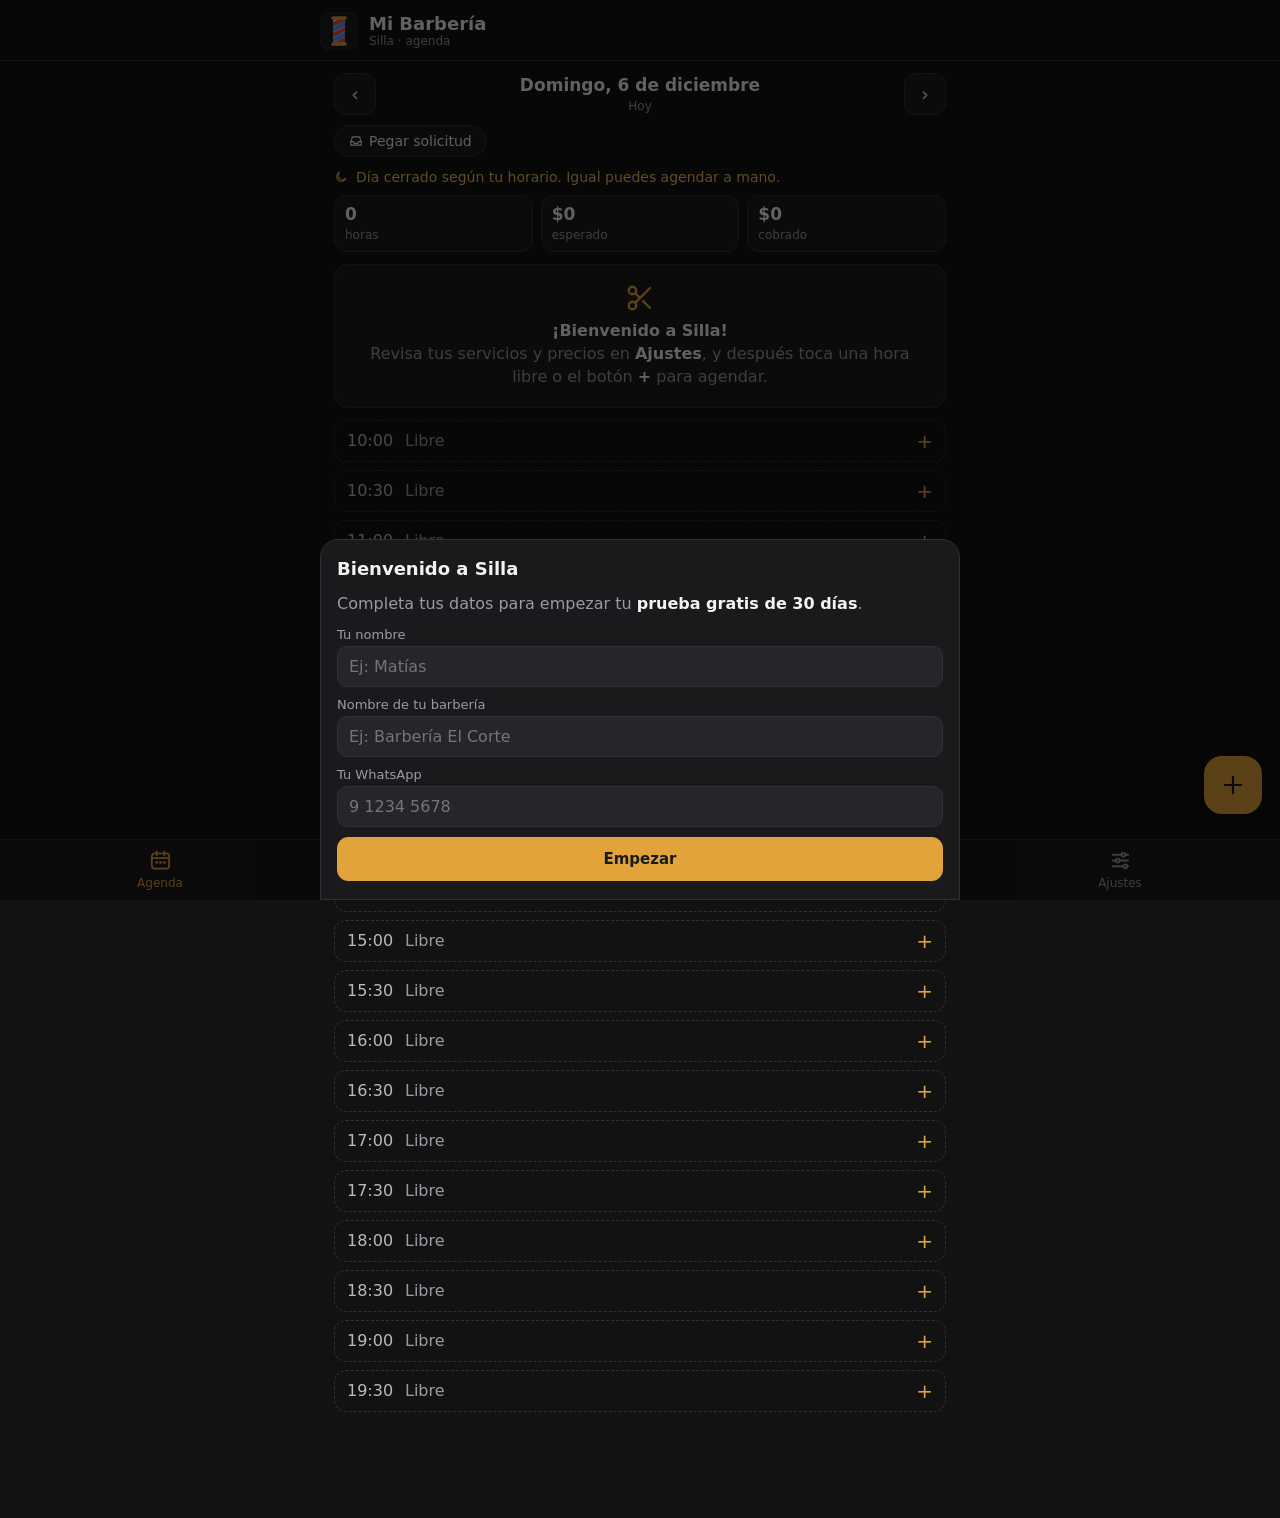
==== commit 7b1c7922: "Add files via upload" ====
--- a/index.html
+++ b/index.html
@@ -123,6 +123,19 @@
 .warn{color:var(--acc2)!important;font-size:14px;min-height:0}
 #toast{position:fixed;left:50%;bottom:calc(150px + env(safe-area-inset-bottom));transform:translateX(-50%) translateY(20px);background:#2c2c31;border:1px solid var(--line);padding:10px 16px;border-radius:12px;font-size:14px;opacity:0;pointer-events:none;transition:.25s;z-index:30;white-space:nowrap}
 #toast.on{opacity:1;transform:translateX(-50%) translateY(0)}
+.banner{display:flex;align-items:center;gap:10px;border-radius:12px;padding:10px 12px;margin-bottom:12px;font-size:14px;cursor:pointer;border:1px solid}
+.banner.info{background:rgba(227,163,59,.12);border-color:rgba(227,163,59,.4);color:var(--acc2)}
+.banner.mal{background:rgba(229,83,75,.12);border-color:rgba(229,83,75,.45);color:#ff9d97}
+.banner b{color:var(--txt)}
+#bloqueo{position:fixed;inset:0;background:var(--bg);z-index:40;display:none;align-items:center;justify-content:center;padding:24px}
+#bloqueo.on{display:flex}
+#bloqueo .box{max-width:420px;width:100%;text-align:center}
+#bloqueo h2{font-size:22px;color:var(--txt);text-transform:none;letter-spacing:0;margin:14px 0 8px}
+#bloqueo p{color:var(--mut);line-height:1.5;margin-bottom:14px}
+.plan{display:flex;justify-content:space-between;align-items:center;margin-bottom:10px}
+.plan b{font-size:18px}
+.tag{font-size:12px;padding:4px 10px;border-radius:99px;font-weight:600}
+.tag.prueba{background:rgba(74,158,255,.15);color:#7fb8ff}.tag.pagado{background:rgba(63,184,113,.15);color:#7be3a4}.tag.vencido,.tag.bloqueado{background:rgba(229,83,75,.15);color:#ff9d97}
 .sync{font-size:12px;color:var(--mut);text-align:center;margin-top:16px}
 </style>
 </head>
@@ -138,6 +151,7 @@
 </nav>
 <div id="modal"><div class="sheet"></div></div>
 <div id="toast"></div>
+<div id="bloqueo"><div class="box" id="bloqueoBox"></div></div>
 <script>
 (function(){
 "use strict";
@@ -190,6 +204,9 @@
 function ic(n,cls){if(n==='pole')return POLE;return'<svg class="i '+(cls||'')+'" viewBox="0 0 24 24" fill="none" stroke="currentColor" stroke-width="1.9" stroke-linecap="round" stroke-linejoin="round" aria-hidden="true">'+(P[n]||'')+'</svg>'}
 const POLE='<svg width="38" height="38" viewBox="0 0 44 44" aria-hidden="true"><defs><clipPath id="pc"><rect x="15" y="8" width="14" height="28" rx="3"/></clipPath></defs><rect width="44" height="44" rx="12" fill="#1c1c1f" stroke="#303036"/><g clip-path="url(#pc)"><rect x="15" y="8" width="14" height="28" fill="#f3f3f3"/><g stroke-width="5"><path d="M8 18 36 4M8 30 36 16M8 42 36 28" stroke="#e5534b"/><path d="M8 24 36 10M8 36 36 22" stroke="#4a9eff"/></g></g><rect x="13" y="5" width="18" height="4" rx="2" fill="#e3a33b"/><rect x="13" y="35" width="18" height="4" rx="2" fill="#e3a33b"/></svg>';
 const DIAS=['Do','Lu','Ma','Mi','Ju','Vi','Sá'];
+const API='https://script.google.com/macros/s/AKfycbzVAXe-wM8xVHy9DOyh-EbtR9cfySFpLNvnYqR4-ZqMQR1GYJzkrj-Sovw02bKuq2AH/exec';
+const VERSION_APP='1.1';
+const LKEY='silla_lic';
 
 const ESTADOS={pendiente:{t:'Pendiente',c:'p'},confirmada:{t:'Confirmada',c:'c'},atendido:{t:'Atendido',c:'a'},novino:{t:'No vino',c:'n'}};
 
@@ -300,6 +317,7 @@
   else if(ui.tab==='clientes'){m.innerHTML=vClientes();pintarClientes()}
   else if(ui.tab==='caja')m.innerHTML=vCaja();
   else{m.innerHTML=vAjustes();pintarQR()}
+  pintarBloqueo();
 }
 
 function citaCard(c){
@@ -334,7 +352,7 @@
   const activas=dia.filter(c=>c.estado!=='novino');
   const esperado=activas.reduce((s,c)=>s+(+c.precio||0),0);
   const hecho=dia.filter(c=>c.estado==='atendido').reduce((s,c)=>s+(+c.precio||0),0);
-  let h=`<div class="daynav"><button class="arrow" data-act="dia" data-v="-1" aria-label="Día anterior">‹</button>
+  let h=bannerPlan()+`<div class="daynav"><button class="arrow" data-act="dia" data-v="-1" aria-label="Día anterior">‹</button>
     <div class="mid"><strong>${esc(fechaLarga(f))}</strong><span>${esHoy?'Hoy':'Toca para elegir fecha · '+(f<hoy()?'pasado':'próximo')}</span><input type="date" class="pick" value="${f}" aria-label="Elegir fecha"></div>
     <button class="arrow" data-act="dia" data-v="1" aria-label="Día siguiente">›</button></div>`;
   h+=`<div class="chips">${esHoy?'':'<button class="chip" data-act="dia" data-v="0">Volver a hoy</button>'}<button class="chip" data-act="pegar" style="display:inline-flex;align-items:center;gap:6px">${ic('inbox')}Pegar solicitud</button></div>`;
@@ -395,7 +413,7 @@
 
 function vAjustes(){
   const c=S.config,durs=[15,30,45,60,75,90,120];
-  return`<h2>Tu barbería</h2><div class="card">
+  return`<h2>Tu plan</h2><div class="card">${planHTML()}</div><h2>Tu barbería</h2><div class="card">
     <label>Nombre de la barbería<input data-cfg="nombre" value="${esc(c.nombre)}"></label>
     <label>Tu nombre (barbero)<input data-bid="${S.barberos[0].id}" value="${esc(S.barberos[0].nombre==='Barbero 1'?'':S.barberos[0].nombre)}" placeholder="Ej: Matías"></label>
     <div class="grid2"><label>Abre<input type="time" data-cfg="inicio" value="${esc(c.inicio)}"></label><label>Cierra<input type="time" data-cfg="fin" value="${esc(c.fin)}"></label></div>
@@ -420,6 +438,62 @@
   <p class="sync">Tus datos se guardan en este celular y Silla funciona sin internet. Copia un respaldo de vez en cuando.</p>`;
 }
 
+/* ---------- plan y suscripción ---------- */
+let L=(()=>{try{return JSON.parse(localStorage.getItem(LKEY))||{}}catch(e){return{}}})();
+function saveL(){try{localStorage.setItem(LKEY,JSON.stringify(L))}catch(e){}}
+if(!L.id){L.id='s'+Date.now().toString(36)+Math.random().toString(36).slice(2,8);L.primera=hoy();saveL()}
+const diasEntre=(a,b)=>Math.round((parse(b)-parse(a))/864e5);
+function plan(){
+  const hasta=L.hasta||addDays(L.primera||hoy(),30),gracia=L.gracia!=null?+L.gracia:5,d=diasEntre(hoy(),hasta);
+  let estado=L.estado==='pagado'&&d>=0?'pagado':(d>=0?'prueba':(d>=-gracia?'vencido':'bloqueado'));
+  return{estado,hasta,dias:d,quedaGracia:gracia+d,precio:L.precio||4990,cobro:L.cobro||'',transferir:L.transferir||''};
+}
+let verificando=false;
+async function verificar(manual){
+  if(verificando)return;
+  if(!S.config.registrado){if(manual)pedirRegistro();return}
+  verificando=true;
+  try{
+    const q=new URLSearchParams({id:L.id,nombre:(S.barberos[0]||{}).nombre||'',barberia:S.config.nombre||'',whatsapp:S.config.whatsapp||'',v:VERSION_APP});
+    const ctl=new AbortController(),t=setTimeout(()=>ctl.abort(),12000);
+    const r=await fetch(API+'?'+q.toString(),{signal:ctl.signal});clearTimeout(t);
+    const j=await r.json();
+    if(j&&j.ok){Object.assign(L,{estado:j.estado,hasta:j.hasta,gracia:j.gracia,precio:j.precio,cobro:j.cobro,transferir:j.transferir,revisado:Date.now()});saveL();if(manual)toast('Plan actualizado')}
+  }catch(e){if(manual)toast('Sin conexión: inténtalo con internet')}
+  verificando=false;render();
+}
+function waCobro(){const p=plan();const n=normTel(p.cobro);if(!n)return'';
+  return waLink(n,'Hola, quiero pagar mi plan de Silla ('+clp(p.precio)+'/mes).\nBarbería: '+(S.config.nombre||'')+'\nNombre: '+((S.barberos[0]||{}).nombre||'')+'\nID: '+L.id)}
+function bannerPlan(){
+  const p=plan();
+  if(p.estado==='prueba'&&p.dias<=7)return`<div class="banner info" data-act="ver-plan">${ic('star')}<span>${p.dias===0?'Tu prueba gratis termina <b>hoy</b>':'Te quedan <b>'+p.dias+' día'+(p.dias===1?'':'s')+'</b> de prueba gratis'}. Toca para ver cómo seguir.</span></div>`;
+  if(p.estado==='vencido')return`<div class="banner mal" data-act="ver-plan">${ic('x')}<span>Tu plan venció. Tienes <b>${p.quedaGracia} día${p.quedaGracia===1?'':'s'}</b> para pagar antes de que Silla se pause.</span></div>`;
+  return'';
+}
+function planHTML(){
+  const p=plan(),wa=waCobro();
+  const txt={prueba:'Prueba gratis',pagado:'Plan activo',vencido:'Vencido',bloqueado:'Pausado'}[p.estado];
+  return`<div class="plan"><b>${clp(p.precio)}<span style="font-size:13px;color:var(--mut);font-weight:400"> / mes</span></b><span class="tag ${p.estado}">${txt}</span></div>
+    <p class="hint" style="margin:0 0 10px">${p.estado==='pagado'?'Pagado hasta el '+fechaLarga(p.hasta)+'.':p.estado==='prueba'?'Gratis hasta el '+fechaLarga(p.hasta)+'.':'Venció el '+fechaLarga(p.hasta)+'.'}</p>
+    ${p.transferir?`<div class="linkbox" style="max-height:none">${esc(p.transferir)}</div>`:''}
+    <div class="row">${wa?`<a class="btn pri" href="${esc(wa)}" target="_blank" rel="noopener" style="text-decoration:none">${ic('wa')}Pagar por WhatsApp</a>`:''}<button class="btn" data-act="revisar-plan">${ic('undo')}Ya pagué: revisar</button></div>
+    <p class="hint" style="margin-top:10px">Tu ID: ${esc(L.id)}</p>`;
+}
+function pintarBloqueo(){
+  const el=$('#bloqueo'),p=plan();
+  if(p.estado!=='bloqueado'){el.classList.remove('on');return}
+  $('#bloqueoBox').innerHTML=`${ic('pole')}<h2>Silla está en pausa</h2><p>Tu plan venció el ${esc(fechaLarga(p.hasta))}. Tus horas y clientes están guardados; paga tu plan para seguir usándola.</p><div class="card" style="text-align:left">${planHTML()}</div><button class="btn" data-act="copiar" style="width:100%;margin-top:6px">${ic('copy')}Copiar respaldo</button>`;
+  el.classList.add('on');
+}
+function pedirRegistro(){
+  const b=S.barberos[0]||{};
+  modal(`<h3>Bienvenido a Silla</h3><p>Completa tus datos para empezar tu <b style="color:var(--txt)">prueba gratis de 30 días</b>.</p>
+  <form id="freg"><label>Tu nombre<input name="nombre" required value="${esc(b.nombre==='Barbero 1'?'':b.nombre||'')}" placeholder="Ej: Matías"></label>
+  <label>Nombre de tu barbería<input name="barberia" required value="${esc(S.config.nombre==='Mi Barbería'?'':S.config.nombre)}" placeholder="Ej: Barbería El Corte"></label>
+  <label>Tu WhatsApp<input name="whatsapp" type="tel" inputmode="tel" required value="${esc(S.config.whatsapp||'')}" placeholder="9 1234 5678"></label>
+  <div class="row"><button class="btn pri" type="submit">Empezar</button></div></form>`);
+}
+
 /* ---------- enlace de reservas y solicitudes ---------- */
 function enlaceReserva(){
   const c=S.config;
@@ -539,6 +613,8 @@
   rango:el=>{ui.rango=el.dataset.v;render()},
   'dia-at':el=>{const d=+el.dataset.v;let ds=(S.config.dias||[]).slice();ds=ds.indexOf(d)>=0?ds.filter(x=>x!==d):ds.concat(d);if(!ds.length){toast('Deja al menos un día');return}S.config.dias=ds.sort();touch('config');render()},
   'copiar-enlace':()=>copiarEnlace(),
+  'ver-plan':()=>{ui.tab='ajustes';render();window.scrollTo(0,0)},
+  'revisar-plan':()=>verificar(true),
   compartir:()=>{try{navigator.share({title:'Reserva tu hora en '+S.config.nombre,text:'Reserva tu hora en '+S.config.nombre+' aquí:',url:enlaceReserva()}).catch(()=>{})}catch(e){copiarEnlace()}},
   ig:()=>copiarEnlace(ok=>modal(`<h3>Compartir en Instagram</h3><p>${ok?'Ya copiamos tu enlace.':'Primero copia el enlace del cuadro (mantén presionado y Copiar).'} Ahora pégalo en Instagram:</p>
     <div class="sol"><div><span>En tu perfil</span>Editar perfil → Enlaces</div><div><span>En una historia</span>Sticker "Enlace"</div><div><span>Con el QR</span>Sube el pantallazo</div></div>
@@ -579,7 +655,12 @@
   const f=A[el.dataset.act];if(f){if(el.tagName!=='A')e.preventDefault();f(el)}
 });
 document.addEventListener('focusin',e=>{if(e.target.classList&&e.target.classList.contains('linkta'))setTimeout(()=>e.target.select(),0)});
-document.addEventListener('submit',e=>{if(e.target.id==='fcita'){e.preventDefault();guardarCita(e.target)}});
+document.addEventListener('submit',e=>{
+  if(e.target.id==='fcita'){e.preventDefault();guardarCita(e.target)}
+  if(e.target.id==='freg'){e.preventDefault();const f=new FormData(e.target),v=k=>String(f.get(k)||'').trim();
+    if(!v('nombre')||!v('barberia')||normTel(v('whatsapp')).length<11){toast('Revisa tu WhatsApp (9 dígitos)');return}
+    S.barberos[0].nombre=v('nombre');S.config.nombre=v('barberia');S.config.whatsapp=v('whatsapp');S.config.registrado=true;touch('config');cerrar();render();toast('¡Listo! Tu prueba gratis empezó');verificar(false)}
+});
 document.addEventListener('input',e=>{
   const el=e.target;
   if(el.id==='buscar'){ui.buscar=el.value;pintarClientes()}
@@ -598,6 +679,9 @@
 render();
 revisarHash();
 window.addEventListener('hashchange',revisarHash);
+if(!S.config.registrado&&!location.hash)setTimeout(pedirRegistro,400);else verificar(false);
+window.addEventListener('online',()=>verificar(false));
+setInterval(()=>verificar(false),6*3600*1000);
 if('serviceWorker' in navigator&&(location.protocol==='https:'||location.hostname==='localhost')){try{navigator.serviceWorker.register('sw.js').catch(()=>{})}catch(e){}}
 try{navigator.storage&&navigator.storage.persist&&navigator.storage.persist()}catch(e){}
 setSync(S.citas.length?'guardado en este equipo':'agenda');
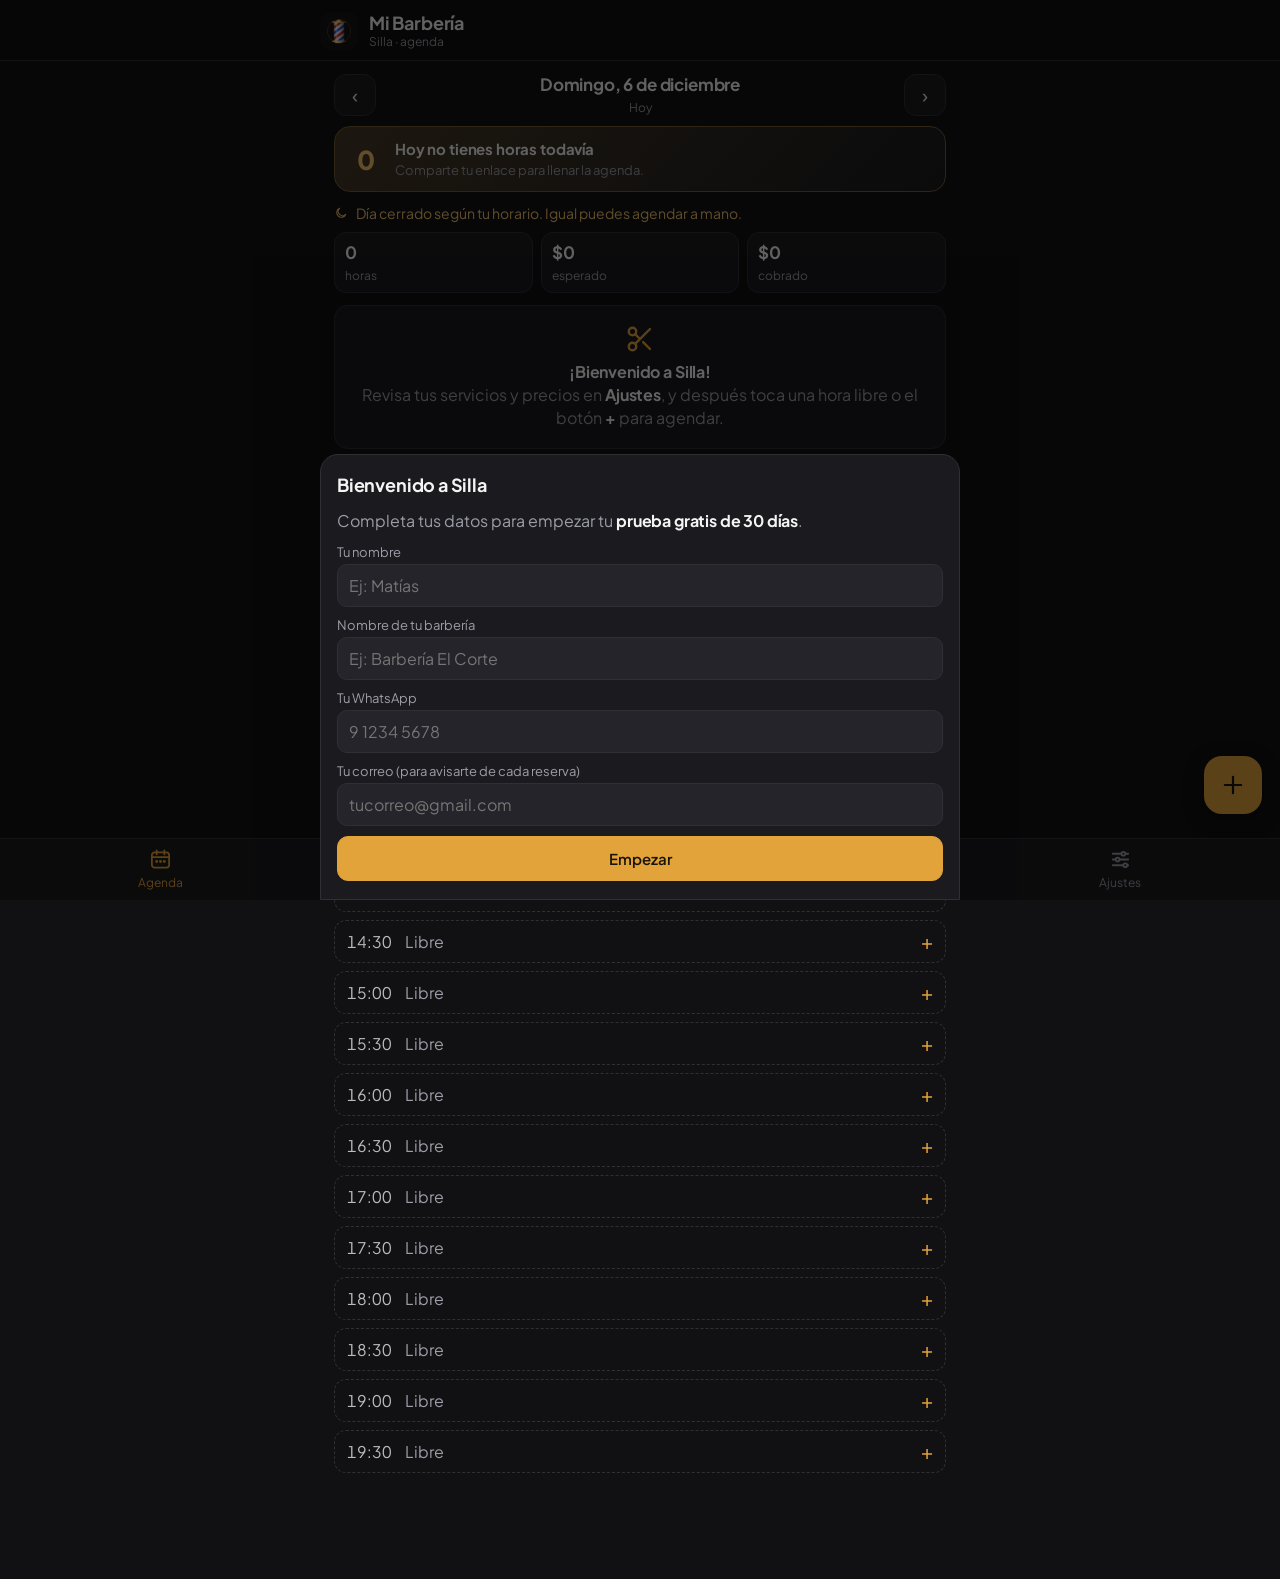
==== commit 869c46b9: "Add files via upload" ====
--- a/index.html
+++ b/index.html
@@ -5,6 +5,9 @@
 <meta name="viewport" content="width=device-width, initial-scale=1, viewport-fit=cover">
 <meta name="theme-color" content="#121212">
 <link rel="manifest" href="manifest.webmanifest">
+<link rel="preconnect" href="https://fonts.googleapis.com"><link rel="preconnect" href="https://fonts.gstatic.com" crossorigin>
+<link href="https://fonts.googleapis.com/css2?family=Plus+Jakarta+Sans:wght@400;500;600;700;800&display=swap" rel="stylesheet">
+<script src="temas.js"></script>
 <link rel="icon" href="icon-192.png">
 <link rel="apple-touch-icon" href="apple-touch-icon.png">
 <meta name="apple-mobile-web-app-capable" content="yes">
@@ -12,12 +15,12 @@
 <meta name="apple-mobile-web-app-title" content="Silla">
 <title>Silla</title>
 <style>
-:root{--bg:#121212;--card:#1c1c1f;--card2:#25252a;--line:#303036;--txt:#f3f3f3;--mut:#9b9ba4;--acc:#e3a33b;--acc2:#f0bd62;--ok:#3fb871;--bad:#e5534b;--blue:#4a9eff;--wa:#25d366}
+:root{--onacc:#1a1408;--bg:#121212;--card:#1c1c1f;--card2:#25252a;--line:#303036;--txt:#f3f3f3;--mut:#9b9ba4;--acc:#e3a33b;--acc2:#f0bd62;--ok:#3fb871;--bad:#e5534b;--blue:#4a9eff;--wa:#25d366}
 *{box-sizing:border-box;margin:0;padding:0}
-html,body{background:var(--bg);color:var(--txt);font-family:-apple-system,BlinkMacSystemFont,"Segoe UI",Roboto,system-ui,sans-serif;font-size:16px;-webkit-tap-highlight-color:transparent}
+html,body{background:var(--bg);color:var(--txt);font-family:"Plus Jakarta Sans",-apple-system,BlinkMacSystemFont,"Segoe UI",Roboto,system-ui,sans-serif;font-size:16px;-webkit-tap-highlight-color:transparent}
 body{padding-bottom:calc(78px + env(safe-area-inset-bottom))}
 button,input,select,textarea{font:inherit;color:inherit}
-header{position:sticky;top:0;z-index:5;background:rgba(18,18,18,.96);backdrop-filter:blur(8px);padding:calc(12px + env(safe-area-inset-top)) 16px 10px;border-bottom:1px solid var(--line)}
+header{position:sticky;top:0;z-index:5;background:color-mix(in srgb,var(--bg) 92%,transparent);backdrop-filter:blur(12px);padding:calc(12px + env(safe-area-inset-top)) 16px 10px;border-bottom:1px solid var(--line)}
 .brand{display:flex;align-items:center;gap:11px;max-width:640px;margin:0 auto}
 .logo{flex:none;display:flex}
 [data-ic]{display:inline-flex}
@@ -25,7 +28,7 @@
 .brand h1{font-size:18px;font-weight:700;line-height:1.15}
 .brand small{display:block;color:var(--mut);font-size:12px;font-weight:400}
 main{padding:12px 14px 20px;max-width:640px;margin:0 auto}
-nav.tabs{position:fixed;bottom:0;left:0;right:0;display:flex;background:#18181b;border-top:1px solid var(--line);padding-bottom:env(safe-area-inset-bottom);z-index:6}
+nav.tabs{position:fixed;bottom:0;left:0;right:0;display:flex;background:var(--card);border-top:1px solid var(--line);padding-bottom:env(safe-area-inset-bottom);z-index:6}
 nav.tabs button{flex:1;background:none;border:0;color:var(--mut);padding:9px 0 10px;font-size:12px;display:flex;flex-direction:column;align-items:center;gap:2px;cursor:pointer}
 nav.tabs button .t{font-size:23px;line-height:1;margin-bottom:2px}
 nav.tabs button.on{color:var(--acc)}
@@ -38,7 +41,7 @@
 .daynav .pick{position:absolute;inset:0;opacity:0;width:100%;cursor:pointer}
 .chips{display:flex;gap:8px;overflow-x:auto;padding-bottom:6px;margin-bottom:6px;scrollbar-width:none}
 .chip{flex:none;padding:7px 14px;border-radius:99px;border:1px solid var(--line);background:var(--card);font-size:14px;cursor:pointer;white-space:nowrap}
-.chip.on{background:var(--acc);border-color:var(--acc);color:#1a1a1a;font-weight:600}
+.chip.on{background:var(--acc);border-color:var(--acc);color:var(--onacc);font-weight:600}
 .resumen{display:flex;gap:8px;margin-bottom:12px}
 .resumen div{flex:1;background:var(--card);border:1px solid var(--line);border-radius:12px;padding:8px 10px}
 .resumen b{display:block;font-size:17px}
@@ -61,7 +64,7 @@
 .acts .wa{background:rgba(37,211,102,.14);border-color:rgba(37,211,102,.4);color:#7be3a4}
 .vacio{background:var(--card);border:1px solid var(--line);border-radius:14px;padding:18px;text-align:center;color:var(--mut);line-height:1.45;margin-bottom:12px}
 .vacio b{color:var(--txt)}
-.fab{display:flex;align-items:center;justify-content:center;position:fixed;right:18px;bottom:calc(86px + env(safe-area-inset-bottom));width:58px;height:58px;border-radius:18px;border:0;background:var(--acc);color:#1a1a1a;font-size:30px;box-shadow:0 6px 20px rgba(0,0,0,.45);cursor:pointer;z-index:4}
+.fab{display:flex;align-items:center;justify-content:center;position:fixed;right:18px;bottom:calc(86px + env(safe-area-inset-bottom));width:58px;height:58px;border-radius:18px;border:0;background:var(--acc);color:var(--onacc);font-size:30px;box-shadow:0 6px 20px rgba(0,0,0,.45);cursor:pointer;z-index:4}
 h2{font-size:15px;color:var(--mut);font-weight:600;margin:18px 0 8px;text-transform:uppercase;letter-spacing:.04em}
 h2:first-child{margin-top:4px}
 .card{background:var(--card);border:1px solid var(--line);border-radius:14px;padding:12px;margin-bottom:10px}
@@ -72,7 +75,7 @@
 .grid2{display:grid;grid-template-columns:1fr 1fr;gap:10px}
 .row{display:flex;gap:8px;margin-top:6px}
 .btn{flex:1;padding:12px;border-radius:11px;border:1px solid var(--line);background:var(--card2);cursor:pointer;font-weight:600;font-size:15px}
-.btn.pri{background:var(--acc);border-color:var(--acc);color:#1a1a1a}
+.btn.pri{background:var(--acc);border-color:var(--acc);color:var(--onacc)}
 .btn.danger{color:var(--bad)}
 .btn.sm{flex:none;padding:8px 12px;font-size:14px}
 .srow{display:grid;grid-template-columns:1fr 92px 78px 38px;gap:6px;align-items:center;margin-bottom:8px}
@@ -101,7 +104,7 @@
 .linkbox{background:var(--card2);border:1px dashed var(--line);border-radius:10px;padding:10px;font-size:12px;color:var(--mut);word-break:break-all;max-height:64px;overflow:hidden;margin-bottom:10px}
 .dias{display:flex;gap:6px;margin:4px 0 12px}
 .dias button{flex:1;padding:9px 0;border-radius:9px;border:1px solid var(--line);background:var(--card2);cursor:pointer;font-size:13px}
-.dias button.on{background:var(--acc);border-color:var(--acc);color:#1a1a1a;font-weight:700}
+.dias button.on{background:var(--acc);border-color:var(--acc);color:var(--onacc);font-weight:700}
 .sol{background:var(--card2);border-radius:12px;padding:12px;margin-bottom:12px}
 .sol div{display:flex;justify-content:space-between;padding:5px 0;font-size:15px}
 .sol span{color:var(--mut)}
@@ -117,11 +120,11 @@
 .linea span{color:var(--mut)}
 #modal{position:fixed;inset:0;background:rgba(0,0,0,.6);display:none;align-items:flex-end;justify-content:center;z-index:20}
 #modal.on{display:flex}
-#modal .sheet{background:#1a1a1d;border:1px solid var(--line);border-radius:18px 18px 0 0;width:100%;max-width:640px;max-height:92vh;overflow:auto;padding:18px 16px calc(18px + env(safe-area-inset-bottom))}
+#modal .sheet{background:var(--card);border:1px solid var(--line);border-radius:18px 18px 0 0;width:100%;max-width:640px;max-height:92vh;overflow:auto;padding:18px 16px calc(18px + env(safe-area-inset-bottom))}
 #modal h3{font-size:18px;margin-bottom:14px}
 #modal p{color:var(--mut);margin-bottom:12px;line-height:1.4}
 .warn{color:var(--acc2)!important;font-size:14px;min-height:0}
-#toast{position:fixed;left:50%;bottom:calc(150px + env(safe-area-inset-bottom));transform:translateX(-50%) translateY(20px);background:#2c2c31;border:1px solid var(--line);padding:10px 16px;border-radius:12px;font-size:14px;opacity:0;pointer-events:none;transition:.25s;z-index:30;white-space:nowrap}
+#toast{position:fixed;left:50%;bottom:calc(150px + env(safe-area-inset-bottom));transform:translateX(-50%) translateY(20px);background:var(--txt);color:var(--bg);border:0;padding:10px 16px;border-radius:12px;font-size:14px;opacity:0;pointer-events:none;transition:.25s;z-index:30;white-space:nowrap}
 #toast.on{opacity:1;transform:translateX(-50%) translateY(0)}
 .banner{display:flex;align-items:center;gap:10px;border-radius:12px;padding:10px 12px;margin-bottom:12px;font-size:14px;cursor:pointer;border:1px solid}
 .banner.info{background:rgba(227,163,59,.12);border-color:rgba(227,163,59,.4);color:var(--acc2)}
@@ -136,11 +139,28 @@
 .plan b{font-size:18px}
 .tag{font-size:12px;padding:4px 10px;border-radius:99px;font-weight:600}
 .tag.prueba{background:rgba(74,158,255,.15);color:#7fb8ff}.tag.pagado{background:rgba(63,184,113,.15);color:#7be3a4}.tag.vencido,.tag.bloqueado{background:rgba(229,83,75,.15);color:#ff9d97}
+.temas{display:grid;grid-template-columns:repeat(3,1fr);gap:8px}
+.tema{border:2px solid var(--line);border-radius:14px;padding:8px;cursor:pointer;background:none;text-align:left}
+.tema.on{border-color:var(--acc)}
+.tema .mini{height:54px;border-radius:9px;padding:7px;display:flex;flex-direction:column;gap:5px}
+.tema .mini i{display:block;height:8px;border-radius:4px}
+.tema small{display:block;font-size:11px;margin-top:6px;color:var(--mut);font-weight:600}
+.hoyres{display:flex;gap:12px;align-items:center;background:linear-gradient(135deg,color-mix(in srgb,var(--acc) 22%,var(--card)),var(--card));border:1px solid color-mix(in srgb,var(--acc) 40%,var(--line));border-radius:16px;padding:12px 14px;margin-bottom:12px}
+.hoyres .n{font-size:26px;font-weight:800;color:var(--acc2);min-width:34px;text-align:center}
+[data-claro="1"] .hoyres .n{color:var(--acc)}
+.hoyres b{display:block;font-size:15px}
+.hoyres small{color:var(--mut);font-size:13px}
+.badge-enlace{font-size:10px;font-weight:700;padding:2px 7px;border-radius:99px;background:color-mix(in srgb,var(--acc) 18%,transparent);color:var(--acc2);margin-left:6px;vertical-align:middle}
+[data-claro="1"] .badge-enlace{color:var(--acc)}
+[data-claro="1"] .acts .wa,[data-claro="1"] .sbtn.wa{color:#1d8a4b}
+[data-claro="1"] .pill.p{color:#a26a00}
+.cita{border-radius:14px}.card{border-radius:16px}
+h1,h2,h3,b,strong{letter-spacing:-.01em}
 .sync{font-size:12px;color:var(--mut);text-align:center;margin-top:16px}
 </style>
 </head>
 <body>
-<header><div class="brand"><div class="logo" data-ic="pole"></div><div><h1 id="hNombre">Mi Barbería</h1><small id="hSync">Silla · agenda</small></div></div></header>
+<header><div class="brand"><img class="logo" src="icon-192.png" alt="" width="38" height="38" style="border-radius:11px"><div><h1 id="hNombre">Mi Barbería</h1><small id="hSync">Silla · agenda</small></div></div></header>
 <main id="main"></main>
 <button class="fab" id="fab" data-act="nueva" aria-label="Nueva hora"><span data-ic="plus" style="font-size:28px"></span></button>
 <nav class="tabs">
@@ -205,7 +225,7 @@
 const POLE='<svg width="38" height="38" viewBox="0 0 44 44" aria-hidden="true"><defs><clipPath id="pc"><rect x="15" y="8" width="14" height="28" rx="3"/></clipPath></defs><rect width="44" height="44" rx="12" fill="#1c1c1f" stroke="#303036"/><g clip-path="url(#pc)"><rect x="15" y="8" width="14" height="28" fill="#f3f3f3"/><g stroke-width="5"><path d="M8 18 36 4M8 30 36 16M8 42 36 28" stroke="#e5534b"/><path d="M8 24 36 10M8 36 36 22" stroke="#4a9eff"/></g></g><rect x="13" y="5" width="18" height="4" rx="2" fill="#e3a33b"/><rect x="13" y="35" width="18" height="4" rx="2" fill="#e3a33b"/></svg>';
 const DIAS=['Do','Lu','Ma','Mi','Ju','Vi','Sá'];
 const API='https://script.google.com/macros/s/AKfycbzVAXe-wM8xVHy9DOyh-EbtR9cfySFpLNvnYqR4-ZqMQR1GYJzkrj-Sovw02bKuq2AH/exec';
-const VERSION_APP='1.1';
+const VERSION_APP='2.0';
 const LKEY='silla_lic';
 
 const ESTADOS={pendiente:{t:'Pendiente',c:'p'},confirmada:{t:'Confirmada',c:'c'},atendido:{t:'Atendido',c:'a'},novino:{t:'No vino',c:'n'}};
@@ -232,7 +252,7 @@
 /* ---------- guardado: este equipo + nube (si está disponible) ---------- */
 let remote=null,dirty=new Set(),timer=null,saving=false;
 function setSync(t){$('#hSync').textContent='Silla · '+t}
-function touch(...keys){keys.forEach(k=>dirty.add(k));saveLocal();if(remote){clearTimeout(timer);timer=setTimeout(flush,700)}}
+function touch(...keys){keys.forEach(k=>dirty.add(k));saveLocal();try{programarSync()}catch(e){}if(remote){clearTimeout(timer);timer=setTimeout(flush,700)}}
 function docBody(k){
   if(k==='config')return{config:S.config,servicios:S.servicios,barberos:S.barberos,v:1};
   const m=k.slice(4);return{citas:S.citas.filter(c=>c.fecha.slice(0,7)===m)};
@@ -330,7 +350,7 @@
     acts+=`<button data-act="estado" data-id="${c.id}" data-v="atendido">${ic('check')}Atendido</button><button data-act="estado" data-id="${c.id}" data-v="novino">${ic('x')}No vino</button>`;
   }else acts=`<button data-act="estado" data-id="${c.id}" data-v="pendiente">${ic('undo')}Deshacer</button>`;
   return`<div class="cita ${e.c}"><div class="top" data-act="editar" data-id="${c.id}"><div class="h">${esc(c.hora)}</div>
-    <div class="info"><b>${esc(c.cliente)}</b><small>${esc([s,b,clp(c.precio)].filter(Boolean).join(' · '))}</small>${c.nota?`<div class="nota">${esc(c.nota)}</div>`:''}</div>
+    <div class="info"><b>${esc(c.cliente)}${c.origen==='enlace'?'<span class="badge-enlace">ENLACE</span>':''}</b><small>${esc([s,b,clp(c.precio)].filter(Boolean).join(' · '))}</small>${c.nota?`<div class="nota">${esc(c.nota)}</div>`:''}</div>
     <span class="pill ${e.c}">${e.t}</span></div><div class="acts">${acts}</div></div>`;
 }
 
@@ -355,7 +375,8 @@
   let h=bannerPlan()+`<div class="daynav"><button class="arrow" data-act="dia" data-v="-1" aria-label="Día anterior">‹</button>
     <div class="mid"><strong>${esc(fechaLarga(f))}</strong><span>${esHoy?'Hoy':'Toca para elegir fecha · '+(f<hoy()?'pasado':'próximo')}</span><input type="date" class="pick" value="${f}" aria-label="Elegir fecha"></div>
     <button class="arrow" data-act="dia" data-v="1" aria-label="Día siguiente">›</button></div>`;
-  h+=`<div class="chips">${esHoy?'':'<button class="chip" data-act="dia" data-v="0">Volver a hoy</button>'}<button class="chip" data-act="pegar" style="display:inline-flex;align-items:center;gap:6px">${ic('inbox')}Pegar solicitud</button></div>`;
+  if(!esHoy)h+=`<div class="chips"><button class="chip" data-act="dia" data-v="0">Volver a hoy</button></div>`;
+  if(esHoy)h+=resumenHoyHTML();
   const dias=S.config.dias||[1,2,3,4,5,6];
   if(dias.indexOf(parse(f).getDay())<0)h+=`<div class="cerrado">${ic('moon')}Día cerrado según tu horario. Igual puedes agendar a mano.</div>`;
   if(S.barberos.length>1){
@@ -418,11 +439,15 @@
     <label>Tu nombre (barbero)<input data-bid="${S.barberos[0].id}" value="${esc(S.barberos[0].nombre==='Barbero 1'?'':S.barberos[0].nombre)}" placeholder="Ej: Matías"></label>
     <div class="grid2"><label>Abre<input type="time" data-cfg="inicio" value="${esc(c.inicio)}"></label><label>Cierra<input type="time" data-cfg="fin" value="${esc(c.fin)}"></label></div>
     <label>Bloques de agenda<select data-cfg="intervalo">${[15,20,30,60].map(v=>`<option value="${v}" ${+c.intervalo===v?'selected':''}>Cada ${v} minutos</option>`).join('')}</select></label></div>
+  <h2>Diseño</h2><div class="card"><p class="hint">Elige cómo se ve tu app y tu página de reservas.</p><div class="temas">${Object.entries(window.SILLA_TEMAS||{}).map(([k,t])=>`<button class="tema ${(c.tema||'clasico')===k?'on':''}" data-act="tema" data-v="${k}"><div class="mini" style="background:${t.bg};border:1px solid ${t.line}"><i style="background:${t.acc};width:60%"></i><i style="background:${t.card2}"></i><i style="background:${t.card2};width:75%"></i></div><small>${t.nombre}</small></button>`).join('')}</div></div>
   <h2>Enlace de reservas</h2><div class="card">
-    <p class="hint">Tus clientes eligen servicio, día y hora, y te llega la solicitud a WhatsApp. Tocas el enlace del mensaje y la aceptas aquí.</p>
-    <label>Tu WhatsApp (donde llegan las reservas)<input data-cfg="whatsapp" type="tel" inputmode="tel" placeholder="9 1234 5678" value="${esc(c.whatsapp||'')}"></label>
+    <p class="hint">Tus clientes ven solo tus horas libres y reservan al instante. La hora aparece sola en tu agenda.</p>
+    <label>Tu WhatsApp (para que te contacten)<input data-cfg="whatsapp" type="tel" inputmode="tel" placeholder="9 1234 5678" value="${esc(c.whatsapp||'')}"></label>
     <label style="margin-bottom:0">Días de atención</label><div class="dias">${[1,2,3,4,5,6,0].map(d=>`<button data-act="dia-at" data-v="${d}" class="${(c.dias||[]).indexOf(d)>=0?'on':''}">${DIAS[d]}</button>`).join('')}</div>
-    ${normTel(c.whatsapp)?compartirHTML():`<p class="hint">Escribe tu WhatsApp para generar el enlace.</p>`}</div>
+    <label>Anticipación mínima para reservar<select data-cfg="ant">${[15,30,60,120].map(v=>`<option value="${v}" ${(+c.ant||30)===v?'selected':''}>${v<60?v+' minutos':(v/60)+' hora'+(v>60?'s':'')} antes</option>`).join('')}</select></label>
+    <label>Correo para avisos (cada reserva y resumen de la mañana)<input data-cfg="correo" type="email" inputmode="email" placeholder="tucorreo@gmail.com" value="${esc(c.correo||'')}"></label>
+    ${notifHTML()}
+    ${compartirHTML()}</div>
   <h2>Servicios</h2><div class="card"><div class="srow" style="font-size:12px;color:var(--mut)"><span>Nombre</span><span>Precio</span><span>Minutos</span><span></span></div>
     ${S.servicios.map(s=>`<div class="srow"><input data-sid="${s.id}" data-k="nombre" value="${esc(s.nombre)}"><input data-sid="${s.id}" data-k="precio" type="number" inputmode="numeric" min="0" step="500" value="${+s.precio||0}"><select data-sid="${s.id}" data-k="duracion">${durs.map(d=>`<option ${+s.duracion===d?'selected':''}>${d}</option>`).join('')}</select><button class="x" data-act="del-serv" data-id="${s.id}" aria-label="Quitar">×</button></div>`).join('')}
     <button class="btn sm" data-act="add-serv">+ Agregar servicio</button></div>
@@ -454,13 +479,72 @@
   if(!S.config.registrado){if(manual)pedirRegistro();return}
   verificando=true;
   try{
-    const q=new URLSearchParams({id:L.id,nombre:(S.barberos[0]||{}).nombre||'',barberia:S.config.nombre||'',whatsapp:S.config.whatsapp||'',v:VERSION_APP});
+    const q=new URLSearchParams({id:L.id,nombre:(S.barberos[0]||{}).nombre||'',barberia:S.config.nombre||'',whatsapp:S.config.whatsapp||'',correo:S.config.correo||'',v:VERSION_APP});
     const ctl=new AbortController(),t=setTimeout(()=>ctl.abort(),12000);
     const r=await fetch(API+'?'+q.toString(),{signal:ctl.signal});clearTimeout(t);
     const j=await r.json();
-    if(j&&j.ok){Object.assign(L,{estado:j.estado,hasta:j.hasta,gracia:j.gracia,precio:j.precio,cobro:j.cobro,transferir:j.transferir,revisado:Date.now()});saveL();if(manual)toast('Plan actualizado')}
+    if(j&&j.ok){Object.assign(L,{estado:j.estado,hasta:j.hasta,gracia:j.gracia,precio:j.precio,cobro:j.cobro,transferir:j.transferir,codigo:j.codigo||L.codigo,revisado:Date.now()});saveL();if(manual)toast('Plan actualizado');sincronizar();pedirNuevas()}
   }catch(e){if(manual)toast('Sin conexión: inténtalo con internet')}
   verificando=false;render();
+}
+function licCodigo(){return L.codigo||''}
+/* ---------- sincronizar con la página de reservas ---------- */
+let syncT=null,sincronizando=false;
+function programarSync(){clearTimeout(syncT);syncT=setTimeout(sincronizar,3000)}
+async function sincronizar(){
+  if(!S.config.registrado||!navigator.onLine||sincronizando)return;
+  sincronizando=true;
+  try{
+    const c=S.config,h0=hoy();
+    const perfil={n:c.nombre,b:(S.barberos[0]||{}).nombre==='Barbero 1'?'':(S.barberos[0]||{}).nombre,w:normTel(c.whatsapp),i:c.inicio,f:c.fin,v:+c.intervalo||30,d:c.dias||[1,2,3,4,5,6],s:S.servicios.map(s=>[s.nombre,+s.precio||0,+s.duracion||30]),tema:c.tema||'clasico',ant:+c.ant||30};
+    const ocupado=S.citas.filter(x=>x.fecha>=h0&&x.estado!=='novino').map(x=>[x.fecha,x.hora,+x.duracion||30,x.id,(x.cliente||'').split(' ')[0]]);
+    const r=await fetch(API,{method:'POST',body:JSON.stringify({accion:'perfil',id:L.id,correo:c.correo||'',perfil,ocupado})});
+    const j=await r.json();if(j&&j.codigo&&j.codigo!==L.codigo){L.codigo=j.codigo;saveL();if(ui.tab==='ajustes')render()}
+  }catch(e){}
+  sincronizando=false;
+}
+let pidiendo=false;
+async function pedirNuevas(){
+  if(!S.config.registrado||!navigator.onLine||pidiendo||!L.codigo)return;
+  pidiendo=true;
+  try{
+    const r=await fetch(API+'?'+new URLSearchParams({accion:'nuevas',id:L.id,desde:L.desde||0}));
+    const j=await r.json();
+    if(j&&j.ok&&Array.isArray(j.reservas)){
+      const nuevas=[];let max=L.desde||0;
+      j.reservas.forEach(x=>{max=Math.max(max,x.creada||0);const id='r_'+x.id;if(S.citas.some(c=>c.id===id))return;
+        const s=S.servicios.find(v=>v.nombre===x.s);
+        const c={id,origen:'enlace',estado:'confirmada',cliente:x.c,telefono:x.t,servicioId:s?s.id:'',servicio:x.s,precio:+x.p||0,duracion:+x.m||30,barberoId:S.barberos[0].id,fecha:x.f,hora:x.h,nota:'',creada:x.creada||Date.now()};
+        S.citas.push(c);nuevas.push(c)});
+      L.desde=max;saveL();
+      if(nuevas.length){touch(...new Set(nuevas.map(c=>mes(c.fecha))));render();avisarNuevas(nuevas)}
+    }
+  }catch(e){}
+  pidiendo=false;
+}
+function avisarNuevas(ls){
+  const c=ls[0],cuando=c.fecha===hoy()?'hoy':fechaLarga(c.fecha);
+  const t=ls.length===1?'Nueva hora: '+c.cliente:'Tienes '+ls.length+' horas nuevas';
+  const b=ls.length===1?(c.servicio+' · '+cuando+' a las '+c.hora):ls.map(x=>x.hora+' '+x.cliente).join(', ');
+  toast(t);try{navigator.vibrate&&navigator.vibrate([120,60,120])}catch(e){}
+  try{
+    if('Notification' in window&&Notification.permission==='granted'){
+      if(navigator.serviceWorker&&navigator.serviceWorker.ready)navigator.serviceWorker.ready.then(r=>r.showNotification(t,{body:b,icon:'icon-192.png',badge:'icon-192.png',tag:'silla-'+c.id}));
+      else new Notification(t,{body:b,icon:'icon-192.png'});
+    }
+  }catch(e){}
+}
+function notifHTML(){
+  if(!('Notification' in window))return'';
+  if(Notification.permission==='granted')return`<p class="hint">${ic('check')} Notificaciones activadas en este celular.</p>`;
+  if(Notification.permission==='denied')return`<p class="hint">Las notificaciones están bloqueadas; actívalas en los ajustes del celular para Silla.</p>`;
+  return`<button class="btn" data-act="notif" style="width:100%;margin-bottom:12px">${ic('star')}Activar notificaciones de reservas</button>`;
+}
+function resumenHoyHTML(){
+  const h0=hoy(),ls=S.citas.filter(c=>c.fecha===h0&&(c.estado==='pendiente'||c.estado==='confirmada')).sort((a,b)=>a.hora.localeCompare(b.hora));
+  const ahora=new Date(),mn=ahora.getHours()*60+ahora.getMinutes(),prox=ls.find(c=>toMin(c.hora)>=mn-10);
+  if(!ls.length)return`<div class="hoyres"><div class="n">0</div><div><b>Hoy no tienes horas todavía</b><small>Comparte tu enlace para llenar la agenda.</small></div></div>`;
+  return`<div class="hoyres"><div class="n">${ls.length}</div><div><b>Hora${ls.length===1?'':'s'} agendada${ls.length===1?'':'s'} para hoy</b><small>${prox?'Próxima: '+esc(prox.hora)+' · '+esc((prox.cliente||'').split(' ')[0]):'Ya atendiste las horas de hoy'}</small></div></div>`;
 }
 function waCobro(){const p=plan();const n=normTel(p.cobro);if(!n)return'';
   return waLink(n,'Hola, quiero pagar mi plan de Silla ('+clp(p.precio)+'/mes).\nBarbería: '+(S.config.nombre||'')+'\nNombre: '+((S.barberos[0]||{}).nombre||'')+'\nID: '+L.id)}
@@ -491,16 +575,14 @@
   <form id="freg"><label>Tu nombre<input name="nombre" required value="${esc(b.nombre==='Barbero 1'?'':b.nombre||'')}" placeholder="Ej: Matías"></label>
   <label>Nombre de tu barbería<input name="barberia" required value="${esc(S.config.nombre==='Mi Barbería'?'':S.config.nombre)}" placeholder="Ej: Barbería El Corte"></label>
   <label>Tu WhatsApp<input name="whatsapp" type="tel" inputmode="tel" required value="${esc(S.config.whatsapp||'')}" placeholder="9 1234 5678"></label>
+  <label>Tu correo (para avisarte de cada reserva)<input name="correo" type="email" inputmode="email" value="${esc(S.config.correo||'')}" placeholder="tucorreo@gmail.com"></label>
   <div class="row"><button class="btn pri" type="submit">Empezar</button></div></form>`);
 }
 
 /* ---------- enlace de reservas y solicitudes ---------- */
-function enlaceReserva(){
-  const c=S.config;
-  const cfg={n:c.nombre,w:normTel(c.whatsapp),i:c.inicio,f:c.fin,v:+c.intervalo||30,d:c.dias||[1,2,3,4,5,6],s:S.servicios.map(s=>[s.nombre,+s.precio||0,+s.duracion||30]),b:S.barberos.map(b=>b.nombre),u:SILLA_URL};
-  return RESERVA_URL+'#c-'+hex(JSON.stringify(cfg));
-}
+function enlaceReserva(){const c=licCodigo();return c?SILLA_URL+'r?b='+encodeURIComponent(c):''}
 function compartirHTML(){
+  if(!licCodigo())return`<p class="hint">Conéctate a internet para generar tu enlace de reservas.</p>`;
   const L=enlaceReserva(),n=S.config.nombre,msg='Reserva tu hora en '+n+' aquí: ';
   const u=encodeURIComponent(L);
   return`<textarea class="linkta" readonly aria-label="Tu enlace de reservas">${esc(L)}</textarea>
@@ -613,6 +695,8 @@
   rango:el=>{ui.rango=el.dataset.v;render()},
   'dia-at':el=>{const d=+el.dataset.v;let ds=(S.config.dias||[]).slice();ds=ds.indexOf(d)>=0?ds.filter(x=>x!==d):ds.concat(d);if(!ds.length){toast('Deja al menos un día');return}S.config.dias=ds.sort();touch('config');render()},
   'copiar-enlace':()=>copiarEnlace(),
+  tema:el=>{S.config.tema=el.dataset.v;window.aplicarTema&&aplicarTema(S.config.tema);touch('config');render();toast('Diseño aplicado')},
+  notif:()=>{try{Notification.requestPermission().then(()=>render())}catch(e){toast('Tu celular no permite notificaciones aquí')}},
   'ver-plan':()=>{ui.tab='ajustes';render();window.scrollTo(0,0)},
   'revisar-plan':()=>verificar(true),
   compartir:()=>{try{navigator.share({title:'Reserva tu hora en '+S.config.nombre,text:'Reserva tu hora en '+S.config.nombre+' aquí:',url:enlaceReserva()}).catch(()=>{})}catch(e){copiarEnlace()}},
@@ -659,7 +743,7 @@
   if(e.target.id==='fcita'){e.preventDefault();guardarCita(e.target)}
   if(e.target.id==='freg'){e.preventDefault();const f=new FormData(e.target),v=k=>String(f.get(k)||'').trim();
     if(!v('nombre')||!v('barberia')||normTel(v('whatsapp')).length<11){toast('Revisa tu WhatsApp (9 dígitos)');return}
-    S.barberos[0].nombre=v('nombre');S.config.nombre=v('barberia');S.config.whatsapp=v('whatsapp');S.config.registrado=true;touch('config');cerrar();render();toast('¡Listo! Tu prueba gratis empezó');verificar(false)}
+    S.barberos[0].nombre=v('nombre');S.config.nombre=v('barberia');S.config.whatsapp=v('whatsapp');S.config.correo=v('correo');S.config.registrado=true;touch('config');cerrar();render();toast('¡Listo! Tu prueba gratis empezó');verificar(false)}
 });
 document.addEventListener('input',e=>{
   const el=e.target;
@@ -670,7 +754,7 @@
 document.addEventListener('change',e=>{
   const el=e.target;
   if(el.classList.contains('pick')){ui.fecha=el.value||hoy();render();return}
-  if(el.dataset.cfg){const k=el.dataset.cfg;let v=el.value;if(k==='intervalo')v=+v;if(k==='nombre'&&!v.trim())return;S.config[k]=v;touch('config');$('#hNombre').textContent=S.config.nombre;toast('Guardado');if(k==='whatsapp')render()}
+  if(el.dataset.cfg){const k=el.dataset.cfg;let v=el.value;if(k==='intervalo'||k==='ant')v=+v;if(k==='nombre'&&!v.trim())return;S.config[k]=v;touch('config');$('#hNombre').textContent=S.config.nombre;toast('Guardado');if(k==='whatsapp')render()}
   else if(el.dataset.sid){const s=serv(el.dataset.sid);if(!s)return;const k=el.dataset.k;s[k]=k==='nombre'?el.value.trim()||s.nombre:Math.max(0,+el.value||0);touch('config');toast('Guardado')}
   else if(el.dataset.bid){const b=barb(el.dataset.bid);if(b&&el.value.trim()){b.nombre=el.value.trim();touch('config');toast('Guardado')}}
 });
@@ -679,7 +763,10 @@
 render();
 revisarHash();
 window.addEventListener('hashchange',revisarHash);
+window.aplicarTema&&aplicarTema(S.config.tema||'clasico');
 if(!S.config.registrado&&!location.hash)setTimeout(pedirRegistro,400);else verificar(false);
+setInterval(()=>{if(!document.hidden)pedirNuevas()},60000);
+document.addEventListener('visibilitychange',()=>{if(!document.hidden){pedirNuevas();if(ui.tab==='agenda')render()}});
 window.addEventListener('online',()=>verificar(false));
 setInterval(()=>verificar(false),6*3600*1000);
 if('serviceWorker' in navigator&&(location.protocol==='https:'||location.hostname==='localhost')){try{navigator.serviceWorker.register('sw.js').catch(()=>{})}catch(e){}}
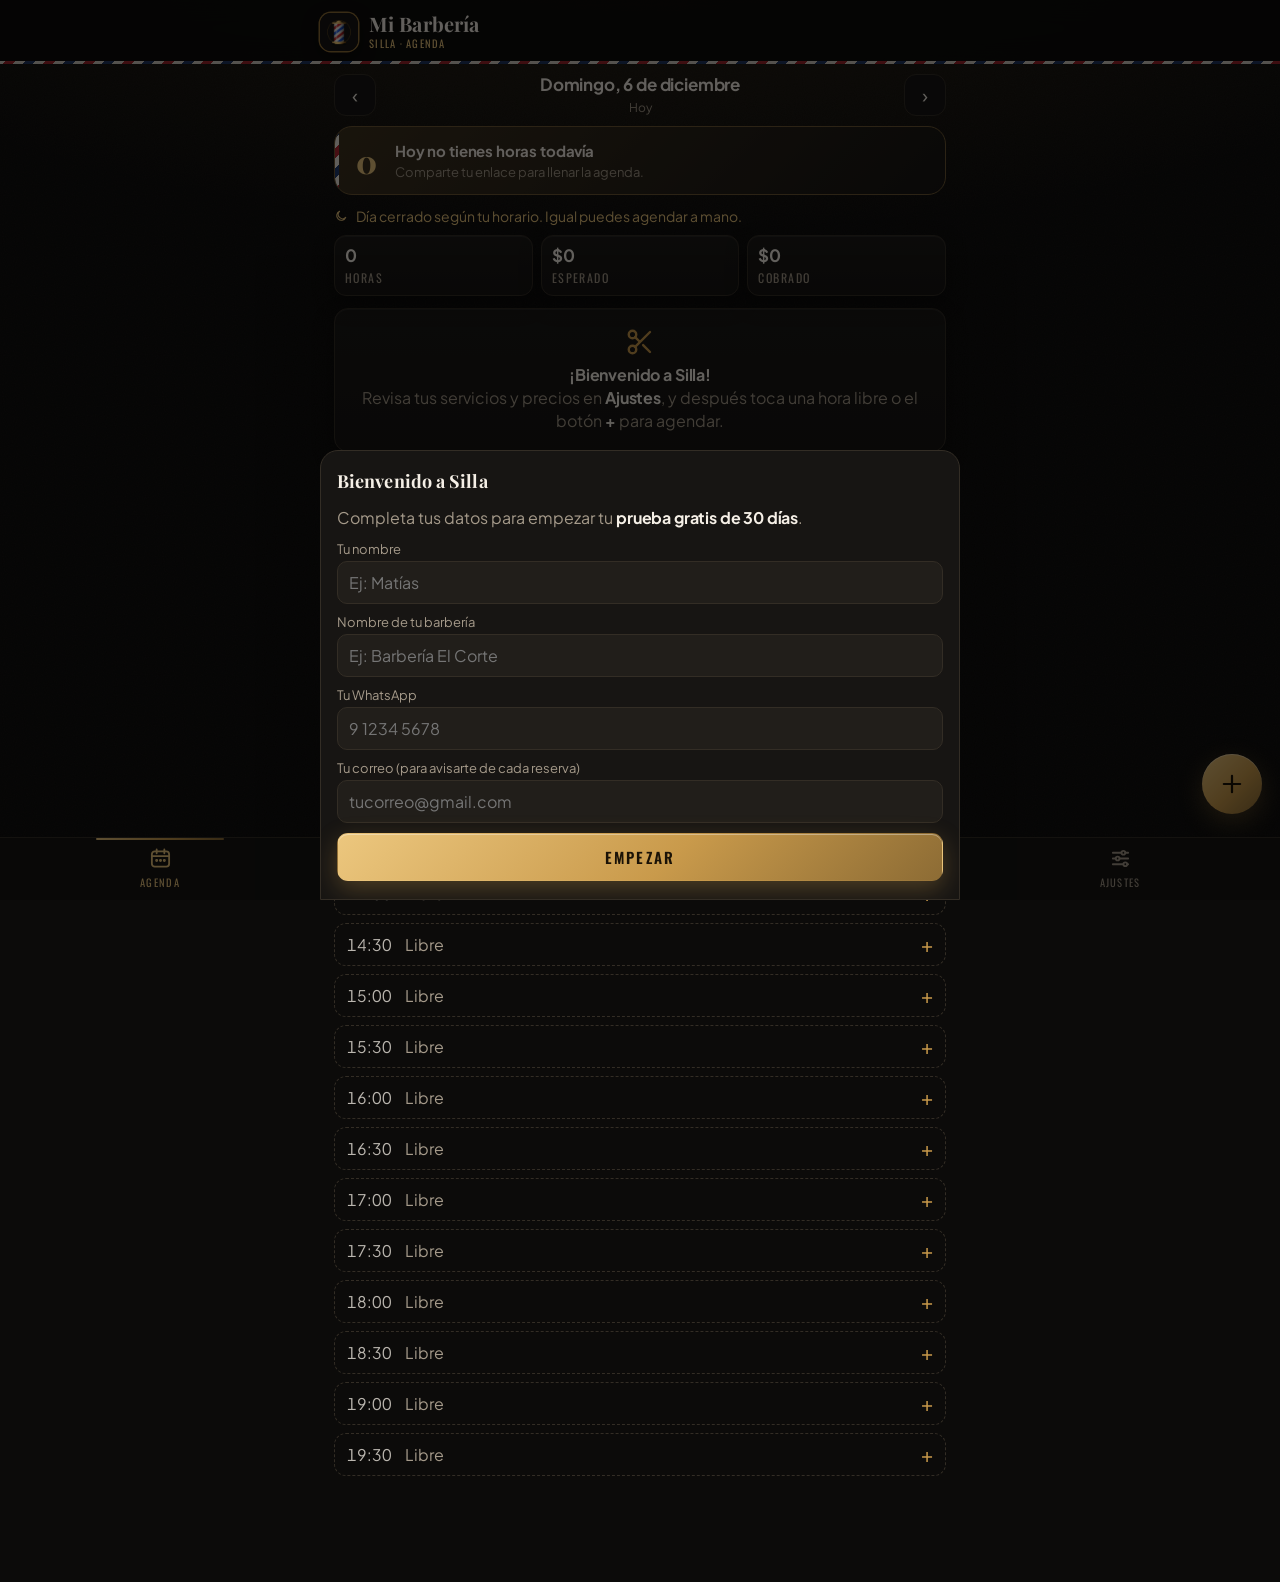
==== commit 68f60e02: "Add files via upload" ====
--- a/index.html
+++ b/index.html
@@ -158,6 +158,7 @@
 h1,h2,h3,b,strong{letter-spacing:-.01em}
 .sync{font-size:12px;color:var(--mut);text-align:center;margin-top:16px}
 </style>
+<link rel="stylesheet" href="premium.css">
 </head>
 <body>
 <header><div class="brand"><img class="logo" src="icon-192.png" alt="" width="38" height="38" style="border-radius:11px"><div><h1 id="hNombre">Mi Barbería</h1><small id="hSync">Silla · agenda</small></div></div></header>
@@ -225,7 +226,7 @@
 const POLE='<svg width="38" height="38" viewBox="0 0 44 44" aria-hidden="true"><defs><clipPath id="pc"><rect x="15" y="8" width="14" height="28" rx="3"/></clipPath></defs><rect width="44" height="44" rx="12" fill="#1c1c1f" stroke="#303036"/><g clip-path="url(#pc)"><rect x="15" y="8" width="14" height="28" fill="#f3f3f3"/><g stroke-width="5"><path d="M8 18 36 4M8 30 36 16M8 42 36 28" stroke="#e5534b"/><path d="M8 24 36 10M8 36 36 22" stroke="#4a9eff"/></g></g><rect x="13" y="5" width="18" height="4" rx="2" fill="#e3a33b"/><rect x="13" y="35" width="18" height="4" rx="2" fill="#e3a33b"/></svg>';
 const DIAS=['Do','Lu','Ma','Mi','Ju','Vi','Sá'];
 const API='https://script.google.com/macros/s/AKfycbzVAXe-wM8xVHy9DOyh-EbtR9cfySFpLNvnYqR4-ZqMQR1GYJzkrj-Sovw02bKuq2AH/exec';
-const VERSION_APP='2.0';
+const VERSION_APP='2.1';
 const LKEY='silla_lic';
 
 const ESTADOS={pendiente:{t:'Pendiente',c:'p'},confirmada:{t:'Confirmada',c:'c'},atendido:{t:'Atendido',c:'a'},novino:{t:'No vino',c:'n'}};
@@ -580,7 +581,7 @@
 }
 
 /* ---------- enlace de reservas y solicitudes ---------- */
-function enlaceReserva(){const c=licCodigo();return c?SILLA_URL+'r?b='+encodeURIComponent(c):''}
+function enlaceReserva(){const c=licCodigo();return c?SILLA_URL+encodeURIComponent(c):''}
 function compartirHTML(){
   if(!licCodigo())return`<p class="hint">Conéctate a internet para generar tu enlace de reservas.</p>`;
   const L=enlaceReserva(),n=S.config.nombre,msg='Reserva tu hora en '+n+' aquí: ';
--- a/premium.css
+++ b/premium.css
@@ -0,0 +1,88 @@
+/* Silla · capa de diseño premium (barbería de hombres) */
+@import url('https://fonts.googleapis.com/css2?family=Playfair+Display:ital,wght@0,600;0,700;0,800;1,600&family=Oswald:wght@500;600&display=swap');
+
+:root{
+  --serif:"Playfair Display",Georgia,"Times New Roman",serif;
+  --cond:"Oswald","Arial Narrow",sans-serif;
+  --oro:linear-gradient(135deg,var(--acc2) 0%,var(--acc) 55%,color-mix(in srgb,var(--acc) 70%,#000) 100%);
+  --brillo:inset 0 1px 0 rgba(255,255,255,.06);
+  --poste:repeating-linear-gradient(-45deg,#b3252f 0 7px,#f2ece2 7px 14px,#1f3a6e 14px 21px,#f2ece2 21px 28px);
+}
+html,body{
+  background:
+    radial-gradient(120% 60% at 50% -10%,color-mix(in srgb,var(--acc) 16%,transparent),transparent 60%),
+    url("data:image/svg+xml,%3Csvg xmlns='http://www.w3.org/2000/svg' width='160' height='160'%3E%3Cfilter id='n'%3E%3CfeTurbulence type='fractalNoise' baseFrequency='.9' numOctaves='2' stitchTiles='stitch'/%3E%3CfeColorMatrix values='0 0 0 0 1 0 0 0 0 1 0 0 0 0 1 0 0 0 .035 0'/%3E%3C/filter%3E%3Crect width='100%25' height='100%25' filter='url(%23n)'/%3E%3C/svg%3E"),
+    var(--bg);
+  background-attachment:fixed;
+}
+[data-claro="1"] body,[data-claro="1"]{background-blend-mode:multiply}
+
+/* Títulos con carácter */
+.brand h1,.hero h1,.box h1,#modal h3,#bloqueo h2{font-family:var(--serif);font-weight:700;letter-spacing:.005em}
+.brand h1{font-size:20px}
+.brand small,h2,.chip small,.kpis span,.resumen span,nav.tabs button{font-family:var(--cond);letter-spacing:.12em;text-transform:uppercase}
+.brand small{font-size:10.5px;color:var(--acc2)}
+[data-claro="1"] .brand small{color:var(--acc2)}
+
+/* Franja de poste de barbero bajo el encabezado */
+header{border-bottom:0!important;box-shadow:0 1px 0 var(--line)}
+header::after{content:"";position:absolute;left:0;right:0;bottom:-3px;height:3px;background:var(--poste);opacity:.85}
+.logo{box-shadow:0 0 0 1.5px color-mix(in srgb,var(--acc) 70%,transparent),0 6px 18px rgba(0,0,0,.45)}
+
+/* Secciones */
+main h2{font-size:12px;font-weight:600;color:var(--acc2);display:flex;align-items:center;gap:10px}
+main h2::after{content:"";flex:1;height:1px;background:linear-gradient(90deg,color-mix(in srgb,var(--acc) 55%,transparent),transparent)}
+[data-claro="1"] main h2{color:var(--acc2)}
+
+/* Tarjetas con relieve */
+.card,.cita,.vacio,.resumen div,.serv,.chip,.horas button,.box,.hero{
+  background:linear-gradient(180deg,color-mix(in srgb,var(--card) 100%,#fff 2%),var(--card));
+  box-shadow:var(--brillo),0 8px 22px rgba(0,0,0,.28);
+}
+[data-claro="1"] .card,[data-claro="1"] .cita,[data-claro="1"] .serv,[data-claro="1"] .hero,[data-claro="1"] .box{box-shadow:0 6px 18px rgba(60,40,10,.08)}
+.cita{border-left-width:3px}
+.cita .h{font-family:var(--cond);font-size:17px;font-weight:600;letter-spacing:.02em;color:var(--acc2)}
+[data-claro="1"] .cita .h{color:var(--txt)}
+
+/* Botón principal en oro / metal */
+.btn.pri,.fab,.send:not(:disabled),.chip.on,.dias button.on,h2.ok span{
+  background:var(--oro)!important;border-color:transparent!important;color:var(--onacc)!important;
+  box-shadow:inset 0 1px 0 rgba(255,255,255,.35),0 8px 24px color-mix(in srgb,var(--acc) 30%,transparent);
+}
+.send:not(:disabled),.btn.pri{font-family:var(--cond);letter-spacing:.14em;text-transform:uppercase;font-weight:600}
+.fab{border-radius:50%!important;width:60px!important;height:60px!important}
+
+/* Barra inferior */
+nav.tabs{background:color-mix(in srgb,var(--card) 92%,transparent)!important;backdrop-filter:blur(14px)}
+nav.tabs button{font-size:10.5px!important}
+nav.tabs button.on{color:var(--acc2)!important;position:relative}
+nav.tabs button.on::before{content:"";position:absolute;top:0;left:30%;right:30%;height:2px;border-radius:2px;background:var(--oro)}
+[data-claro="1"] nav.tabs button.on{color:var(--txt)!important}
+
+/* Resumen del día */
+.hoyres{border-radius:18px!important;position:relative;overflow:hidden}
+.hoyres::before{content:"";position:absolute;left:0;top:0;bottom:0;width:4px;background:var(--poste)}
+.hoyres .n{font-family:var(--serif);font-size:32px!important}
+.big{font-family:var(--serif)}
+
+/* ---------- Página de reservas ---------- */
+.hero{position:relative;overflow:hidden;border-radius:24px!important;padding:22px 18px!important;border-color:color-mix(in srgb,var(--acc) 35%,var(--line))!important}
+.hero::before{content:"";position:absolute;left:0;right:0;top:0;height:4px;background:var(--poste)}
+.hero::after{content:"";position:absolute;right:-60px;top:-60px;width:180px;height:180px;border-radius:50%;background:radial-gradient(circle,color-mix(in srgb,var(--acc) 22%,transparent),transparent 70%);pointer-events:none}
+.avatar{
+  border-radius:50%!important;background:radial-gradient(circle at 35% 30%,var(--card2),var(--bg))!important;
+  color:var(--acc2)!important;font-family:var(--serif);font-size:28px!important;font-weight:700!important;
+  box-shadow:0 0 0 2px var(--acc),0 0 0 5px var(--card),0 0 0 6px color-mix(in srgb,var(--acc) 45%,transparent),0 10px 26px rgba(0,0,0,.5)!important;
+}
+[data-claro="1"] .avatar{color:var(--acc2)!important;background:var(--txt)!important}
+.hero h1{font-size:23px!important}
+.hero p{font-family:var(--cond);letter-spacing:.1em;text-transform:uppercase;font-size:11.5px!important;color:var(--acc2)!important}
+.hero a{position:relative;z-index:1;border-color:color-mix(in srgb,var(--acc) 40%,var(--line))!important}
+.wrap h2{font-family:var(--serif);font-size:19px!important;font-weight:700!important;letter-spacing:0;text-transform:none}
+.wrap h2 span{font-family:var(--cond);border-color:color-mix(in srgb,var(--acc) 50%,var(--line))!important}
+.serv b{font-size:16.5px}
+.serv .p{font-family:var(--serif);font-size:19px!important;font-weight:700!important}
+.chip b{font-family:var(--serif);font-size:21px!important}
+.horas button{font-family:var(--cond);font-size:16px;letter-spacing:.04em}
+.wrap .on{box-shadow:0 0 0 1px var(--acc),0 8px 22px color-mix(in srgb,var(--acc) 22%,transparent)!important}
+.pie{font-family:var(--cond);letter-spacing:.14em;text-transform:uppercase;font-size:10.5px!important}
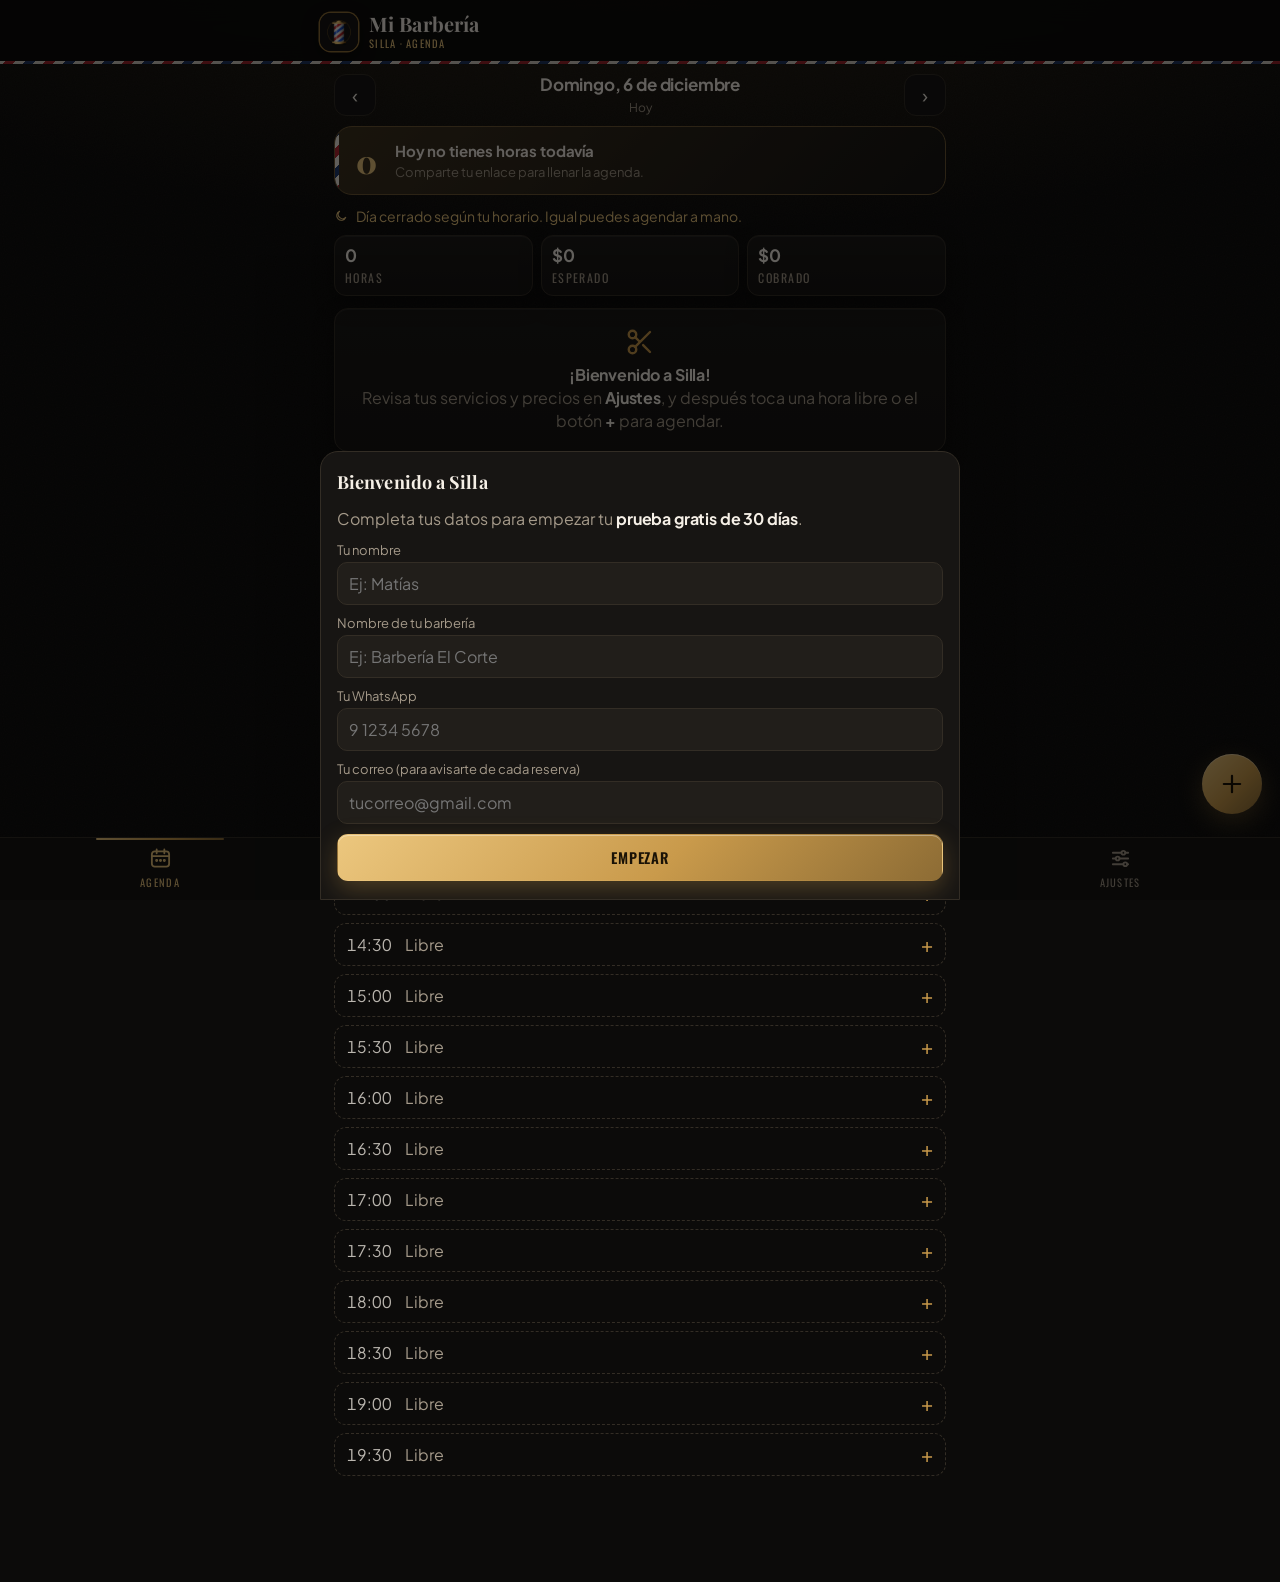
==== commit 639b2ed8: "Add files via upload" ====
--- a/index.html
+++ b/index.html
@@ -329,6 +329,7 @@
 }
 
 /* ---------- vistas ---------- */
+let EXTRAS={};fetch('extras.json?x='+Date.now(),{cache:'no-store'}).then(r=>r.json()).then(j=>{EXTRAS=j||{};if(ui.tab==='ajustes')render()}).catch(()=>{});
 function render(){
   $('#hNombre').textContent=S.config.nombre||'Mi Barbería';
   document.querySelectorAll('nav.tabs button').forEach(b=>b.classList.toggle('on',b.dataset.v===ui.tab));
@@ -440,6 +441,7 @@
     <label>Tu nombre (barbero)<input data-bid="${S.barberos[0].id}" value="${esc(S.barberos[0].nombre==='Barbero 1'?'':S.barberos[0].nombre)}" placeholder="Ej: Matías"></label>
     <div class="grid2"><label>Abre<input type="time" data-cfg="inicio" value="${esc(c.inicio)}"></label><label>Cierra<input type="time" data-cfg="fin" value="${esc(c.fin)}"></label></div>
     <label>Bloques de agenda<select data-cfg="intervalo">${[15,20,30,60].map(v=>`<option value="${v}" ${+c.intervalo===v?'selected':''}>Cada ${v} minutos</option>`).join('')}</select></label></div>
+  <h2>Herramientas</h2><div class="card herr"><div class="herr-ic">$</div><div class="herr-tx"><b>Contador de Bolsillo</b><small>Ganancias, IVA y lo del SII de tu negocio, en simple.</small></div>${EXTRAS.contador?`<a class="btn sm pri" href="${EXTRAS.contador}" target="_blank" rel="noopener">Descargar</a>`:`<span class="tag prueba">Muy pronto</span>`}</div>
   <h2>Diseño</h2><div class="card"><p class="hint">Elige cómo se ve tu app y tu página de reservas.</p><div class="temas">${Object.entries(window.SILLA_TEMAS||{}).map(([k,t])=>`<button class="tema ${(c.tema||'clasico')===k?'on':''}" data-act="tema" data-v="${k}"><div class="mini" style="background:${t.bg};border:1px solid ${t.line}"><i style="background:${t.acc};width:60%"></i><i style="background:${t.card2}"></i><i style="background:${t.card2};width:75%"></i></div><small>${t.nombre}</small></button>`).join('')}</div></div>
   <h2>Enlace de reservas</h2><div class="card">
     <p class="hint">Tus clientes ven solo tus horas libres y reservan al instante. La hora aparece sola en tu agenda.</p>
--- a/premium.css
+++ b/premium.css
@@ -49,7 +49,8 @@
   background:var(--oro)!important;border-color:transparent!important;color:var(--onacc)!important;
   box-shadow:inset 0 1px 0 rgba(255,255,255,.35),0 8px 24px color-mix(in srgb,var(--acc) 30%,transparent);
 }
-.send:not(:disabled),.btn.pri{font-family:var(--cond);letter-spacing:.14em;text-transform:uppercase;font-weight:600}
+.send:not(:disabled){font-family:var(--cond);letter-spacing:.14em;text-transform:uppercase;font-weight:600}
+.btn.pri{font-family:var(--cond);letter-spacing:.06em;font-size:14.5px;text-transform:uppercase;font-weight:600}
 .fab{border-radius:50%!important;width:60px!important;height:60px!important}
 
 /* Barra inferior */
@@ -86,3 +87,8 @@
 .horas button{font-family:var(--cond);font-size:16px;letter-spacing:.04em}
 .wrap .on{box-shadow:0 0 0 1px var(--acc),0 8px 22px color-mix(in srgb,var(--acc) 22%,transparent)!important}
 .pie{font-family:var(--cond);letter-spacing:.14em;text-transform:uppercase;font-size:10.5px!important}
+/* Herramientas */
+.herr{display:flex;align-items:center;gap:12px}
+.herr-ic{flex:none;width:44px;height:44px;border-radius:50%;display:flex;align-items:center;justify-content:center;font-family:var(--serif);font-size:22px;font-weight:700;color:var(--onacc);background:var(--oro)}
+.herr-tx{flex:1;min-width:0}.herr-tx b{display:block;font-size:15px}.herr-tx small{color:var(--mut);font-size:12.5px;line-height:1.35;display:block}
+.herr .btn.sm{text-decoration:none}
